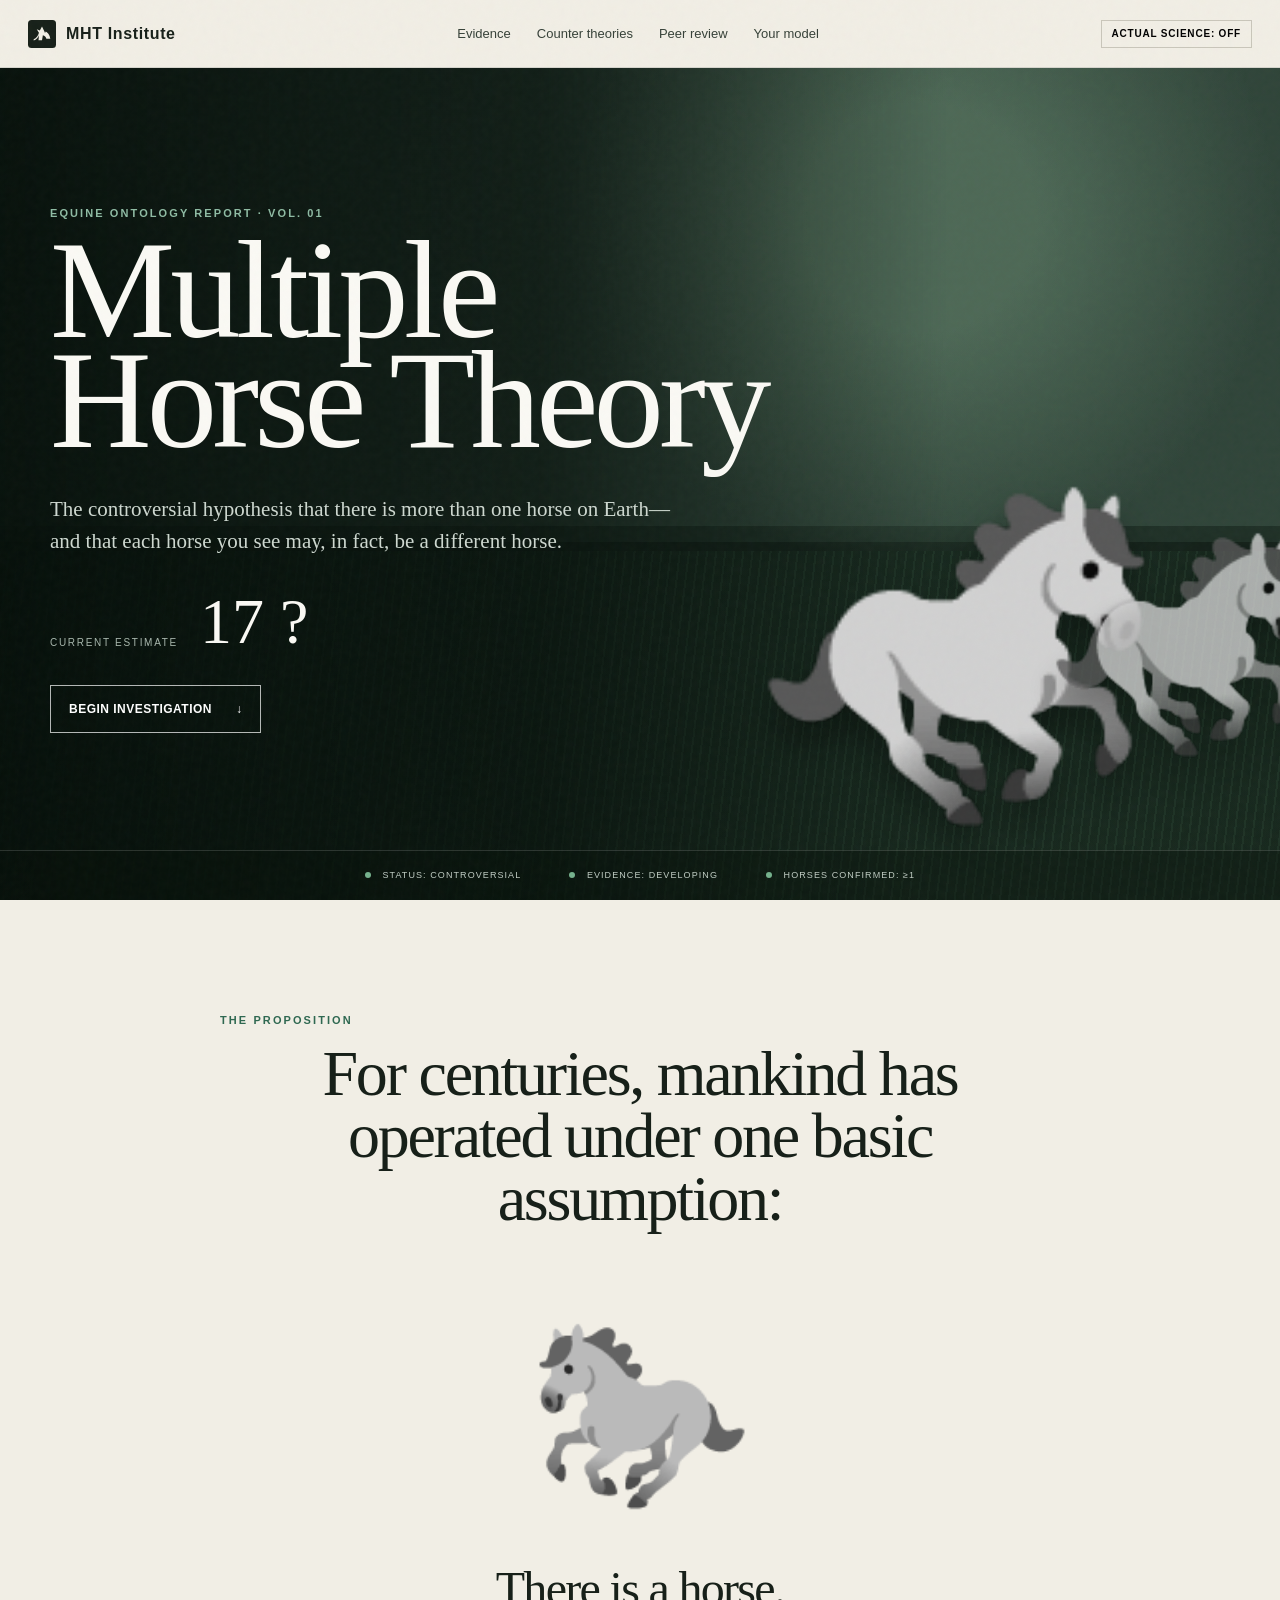
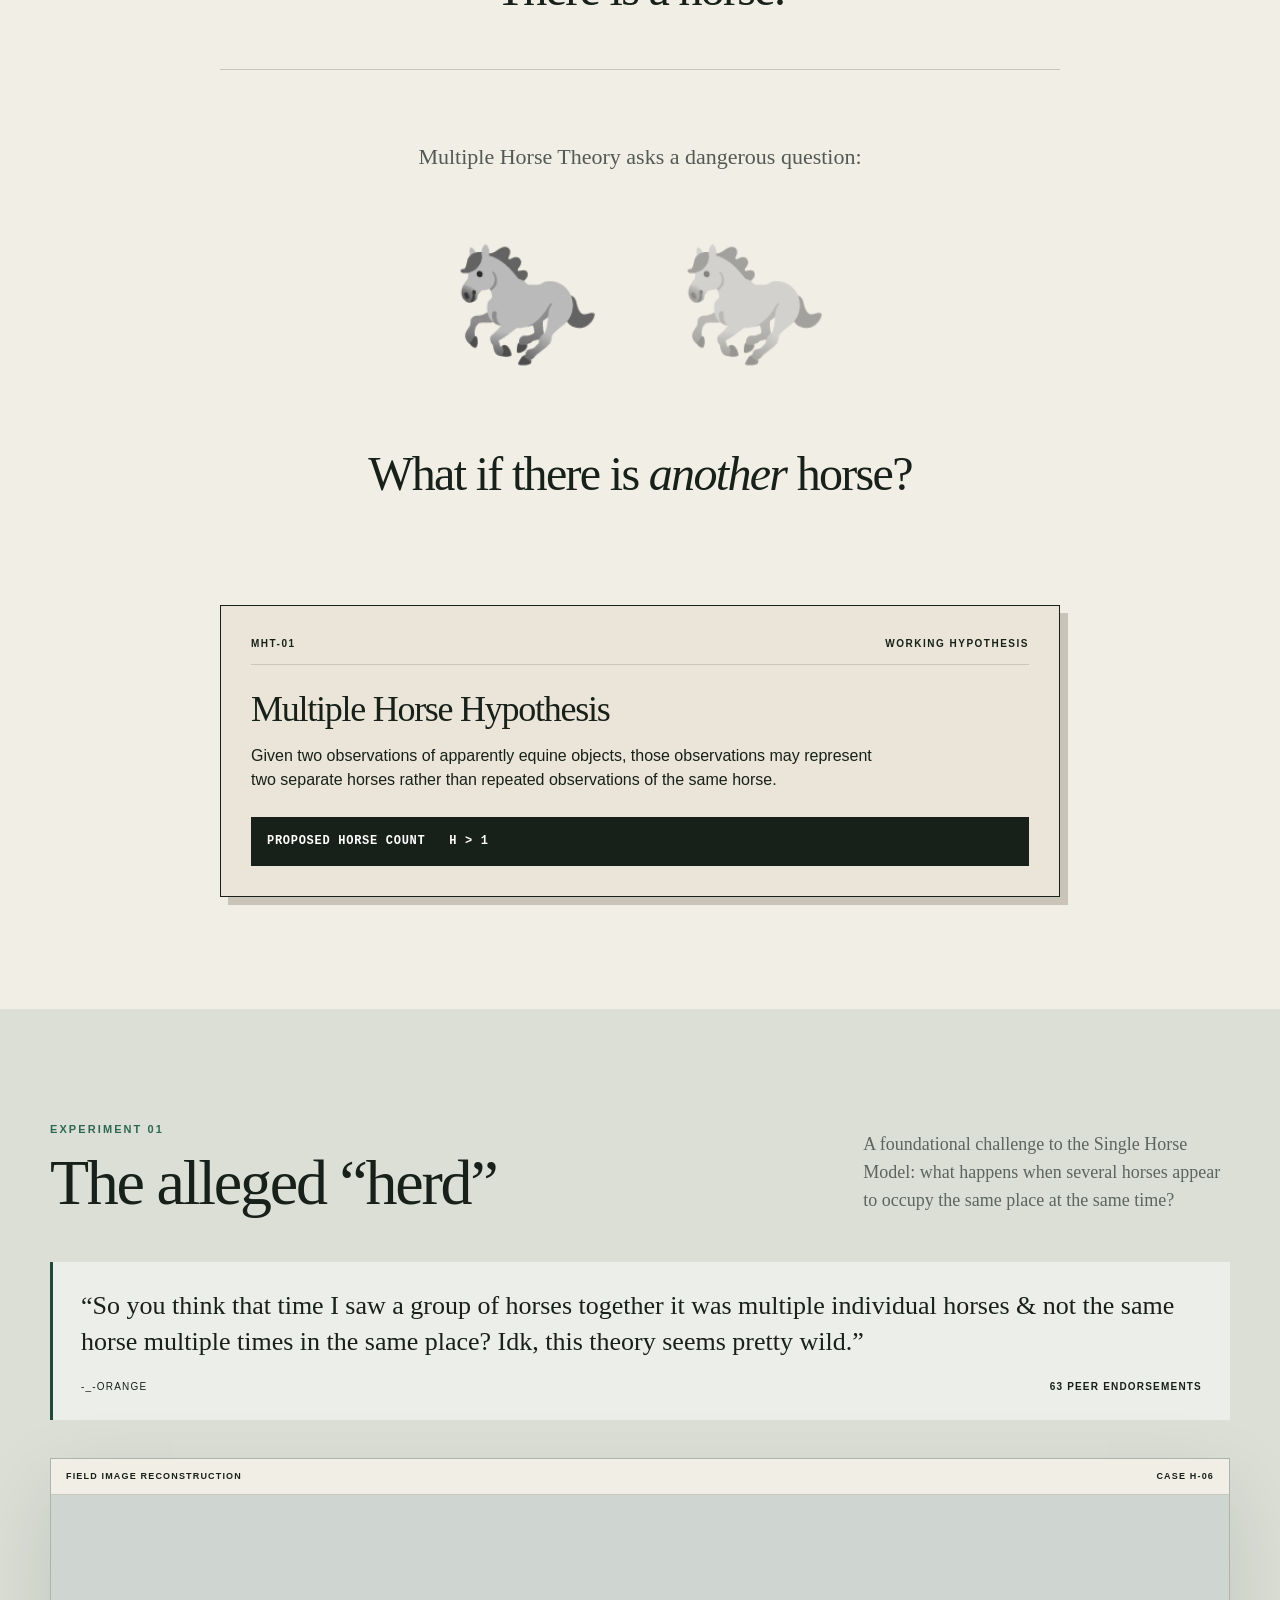
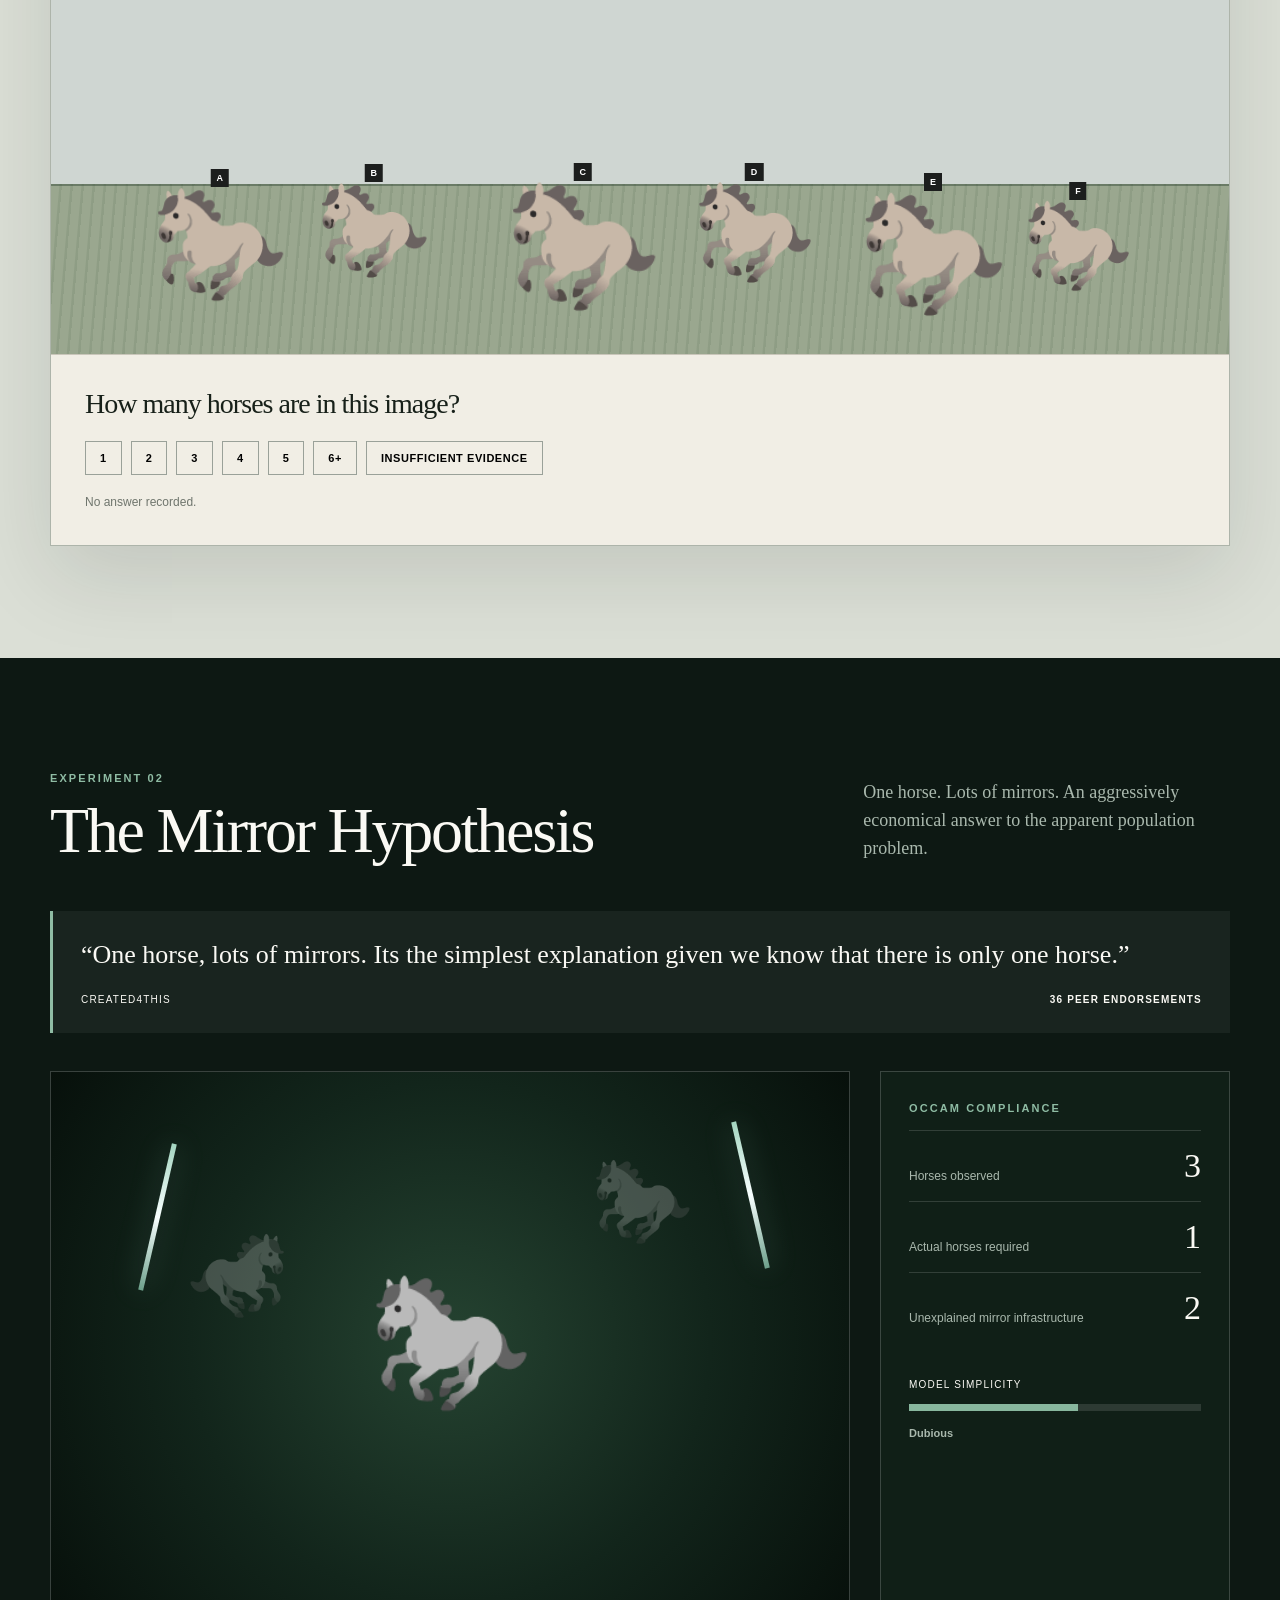
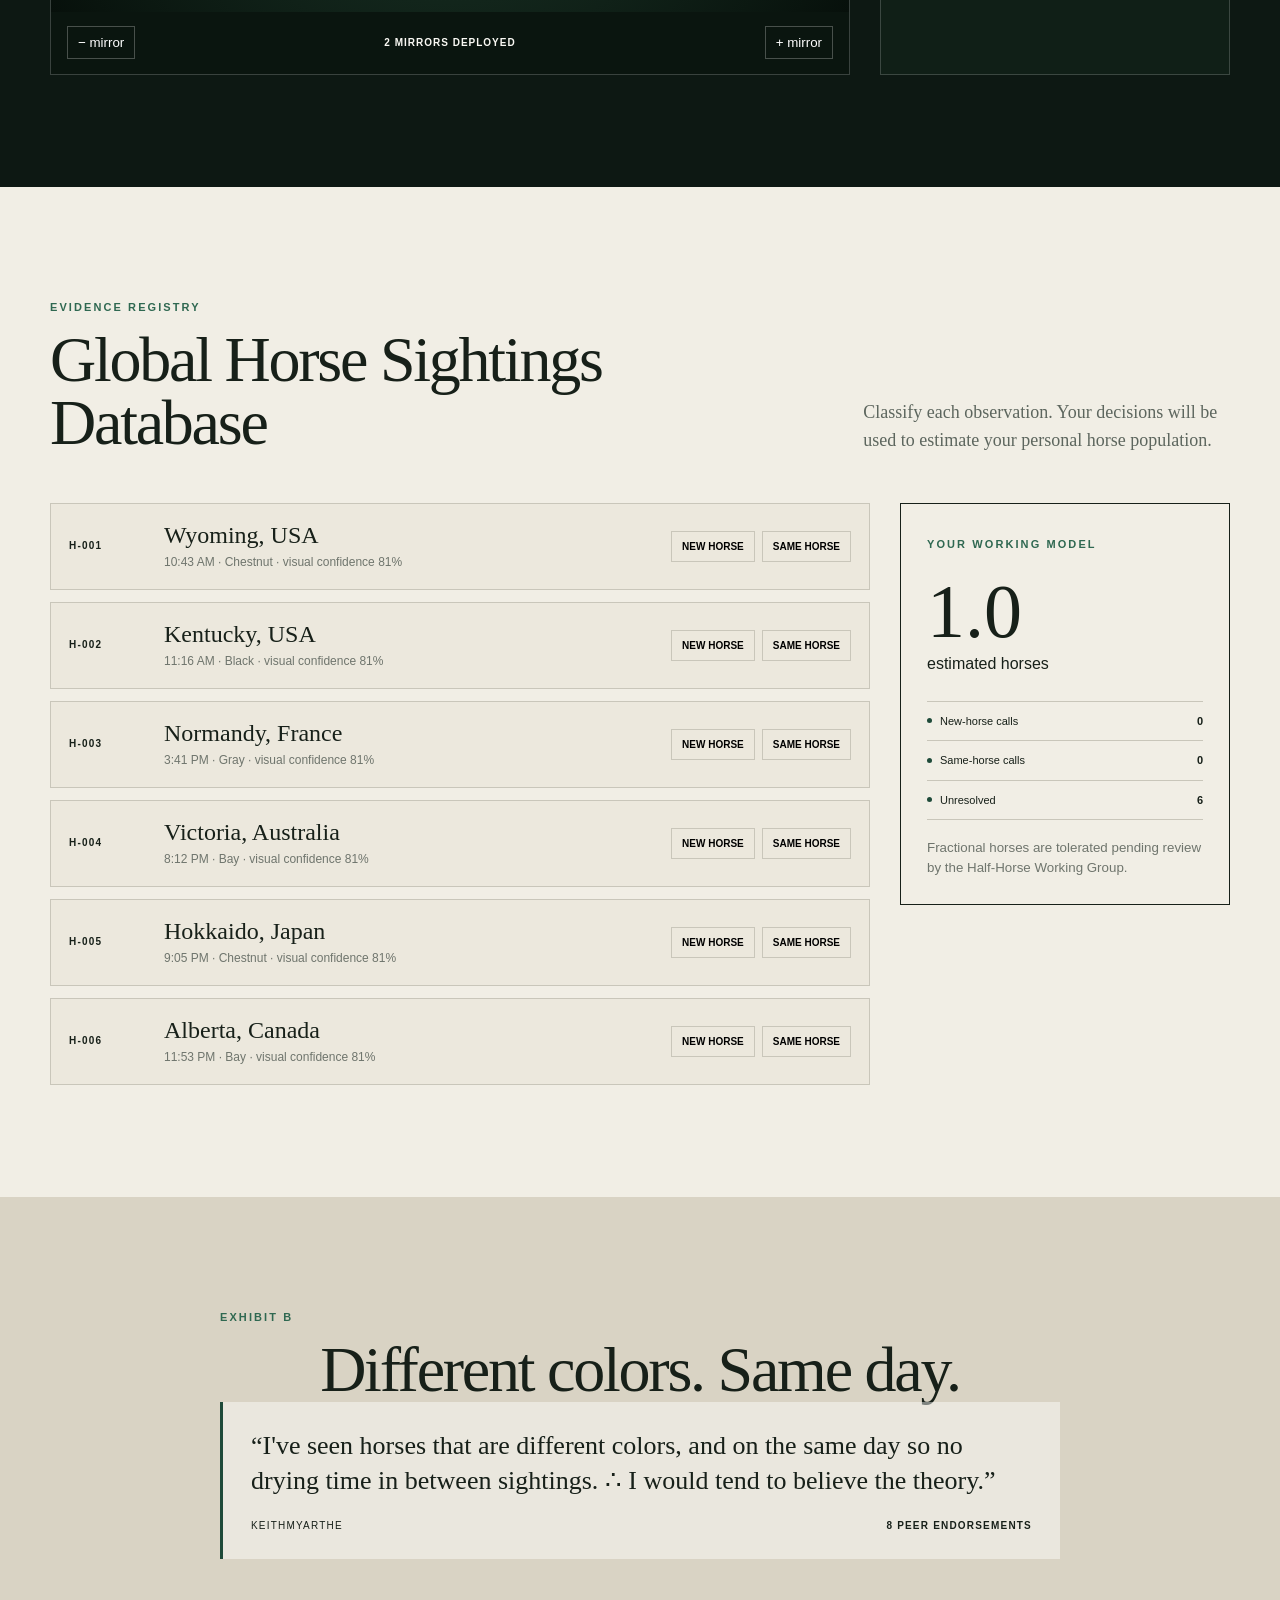
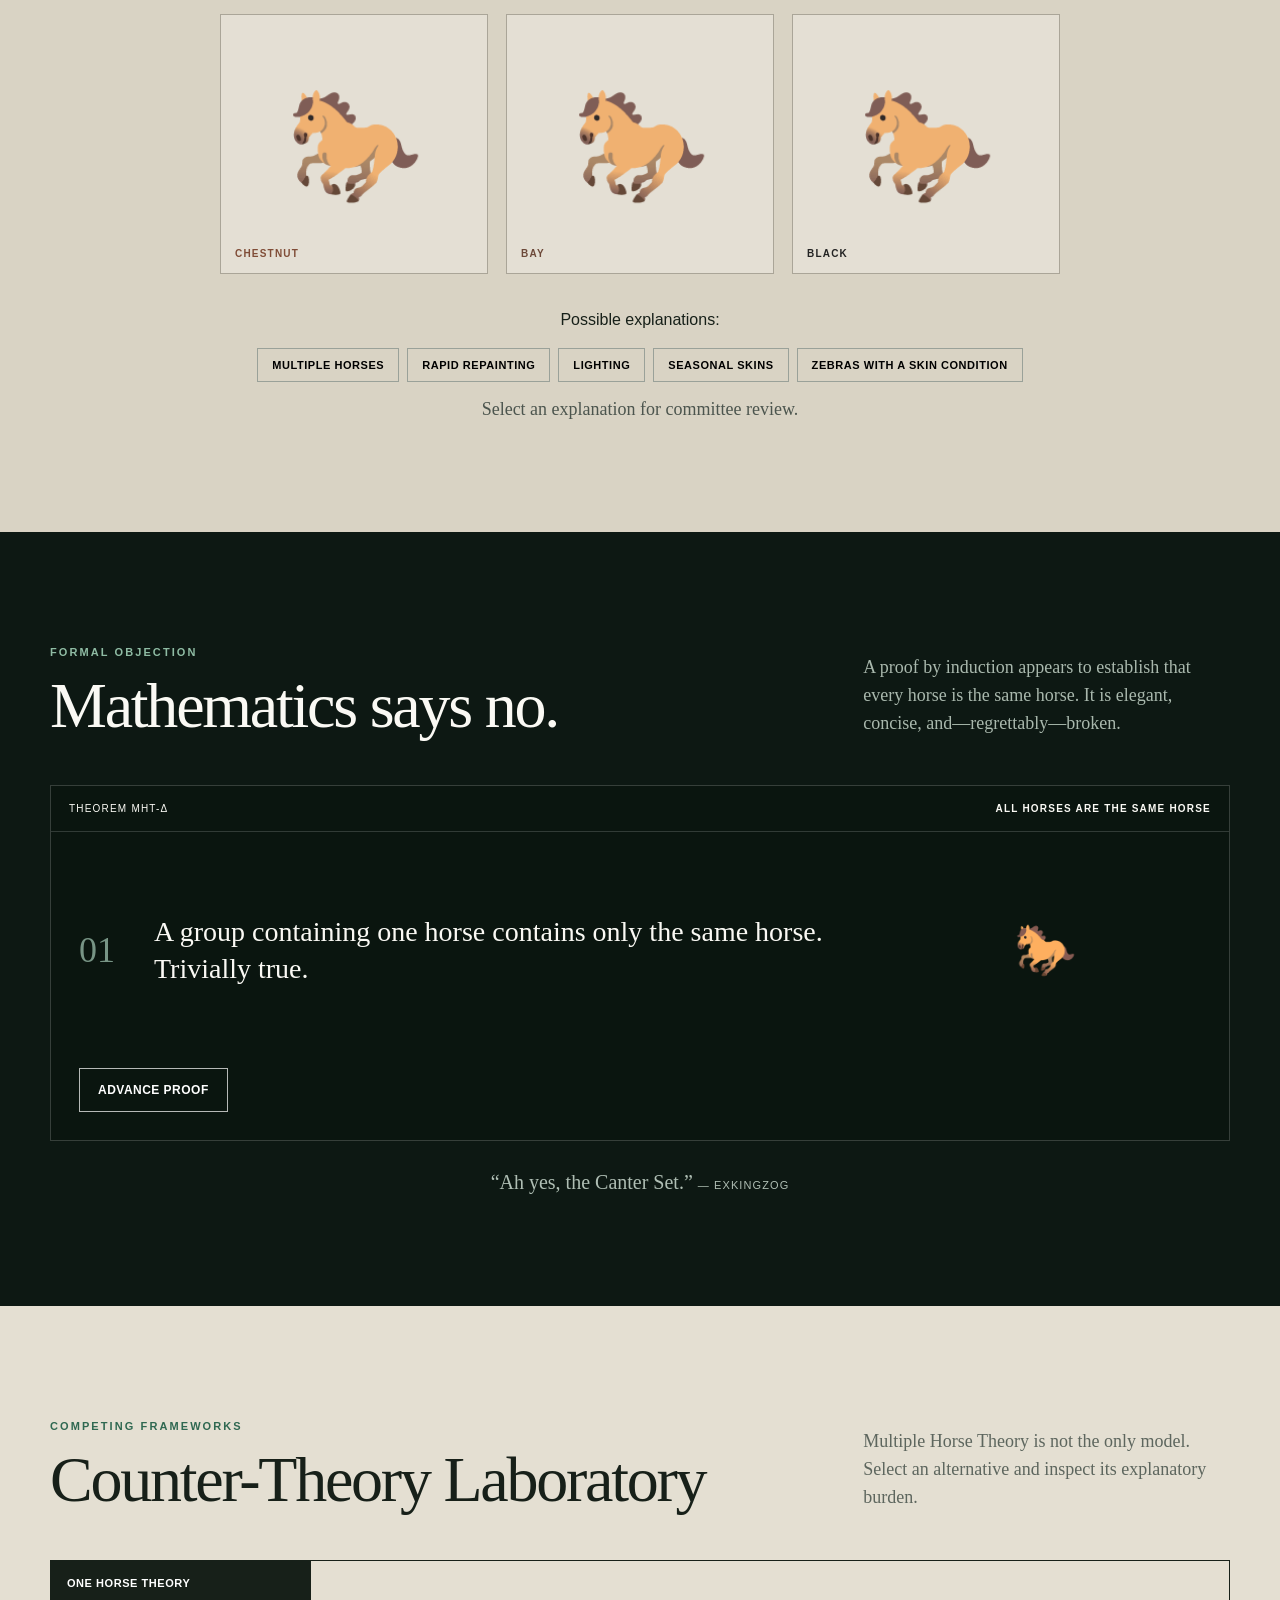
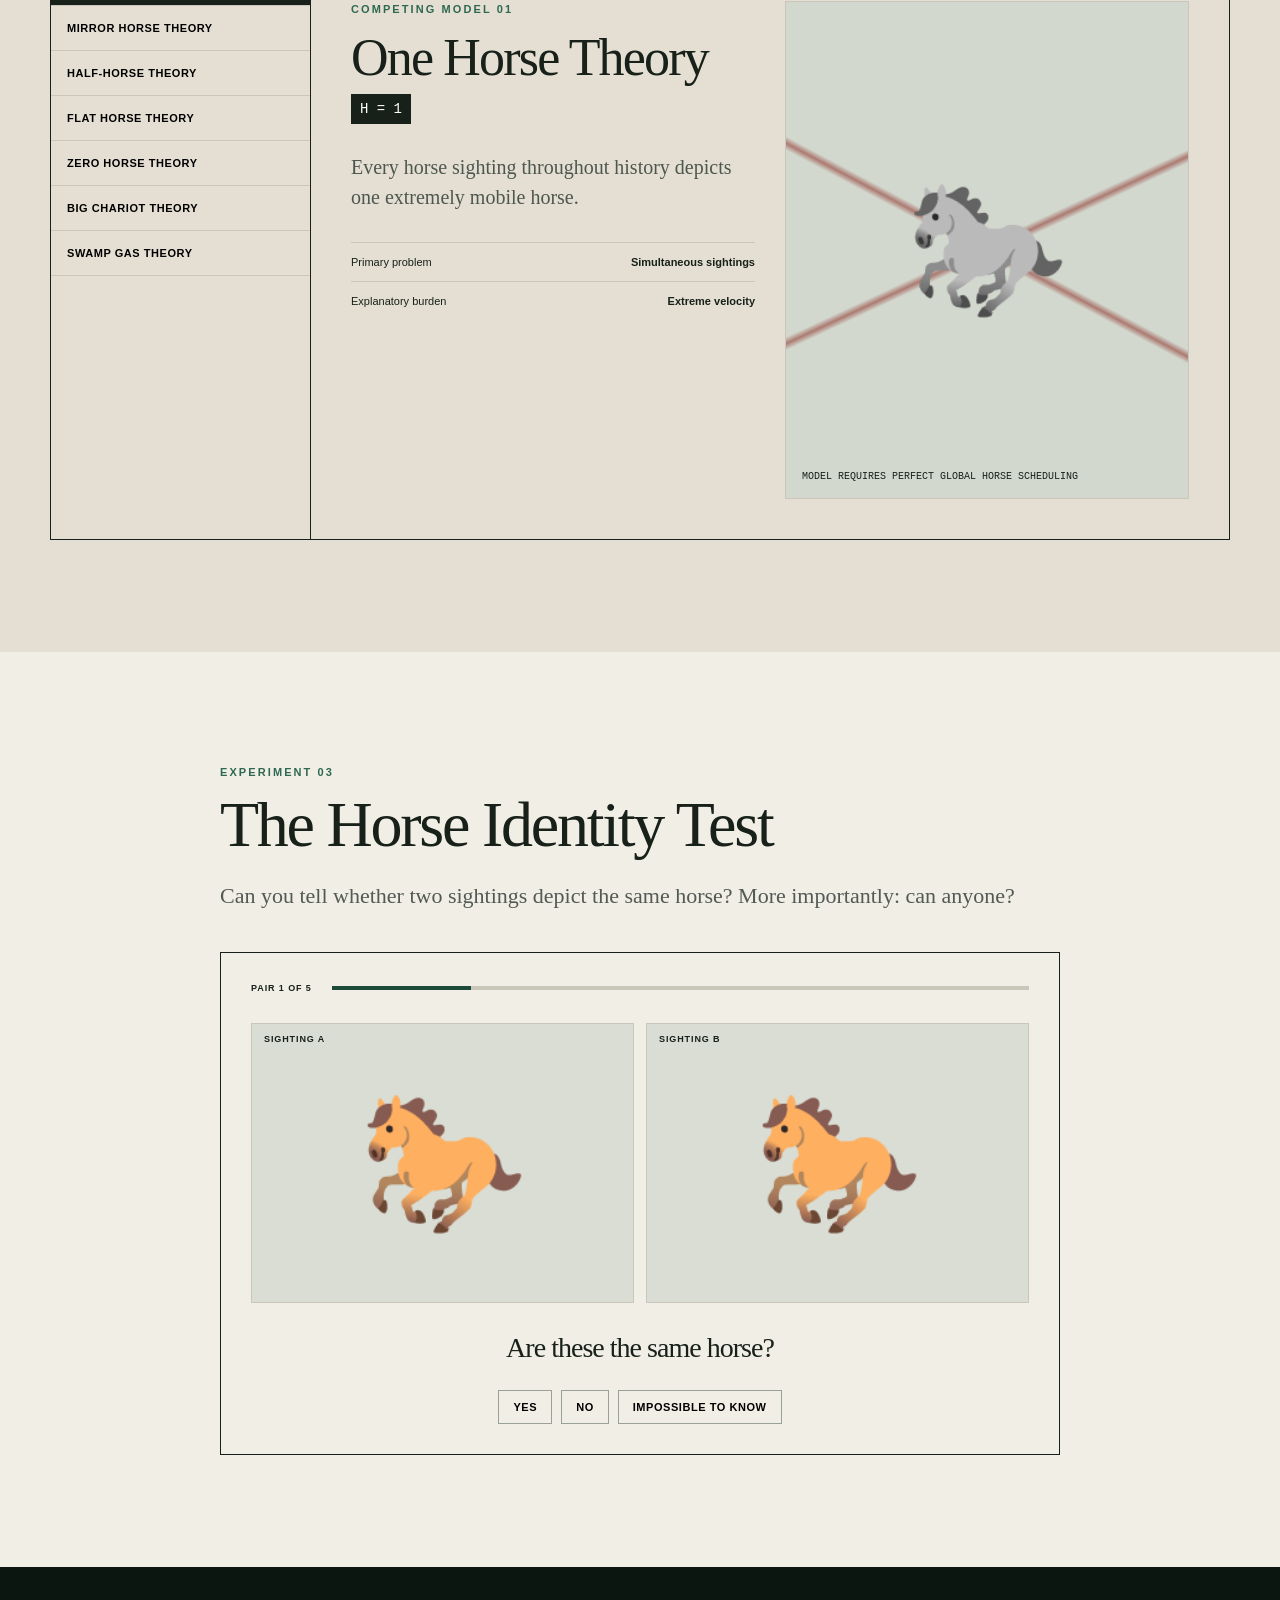
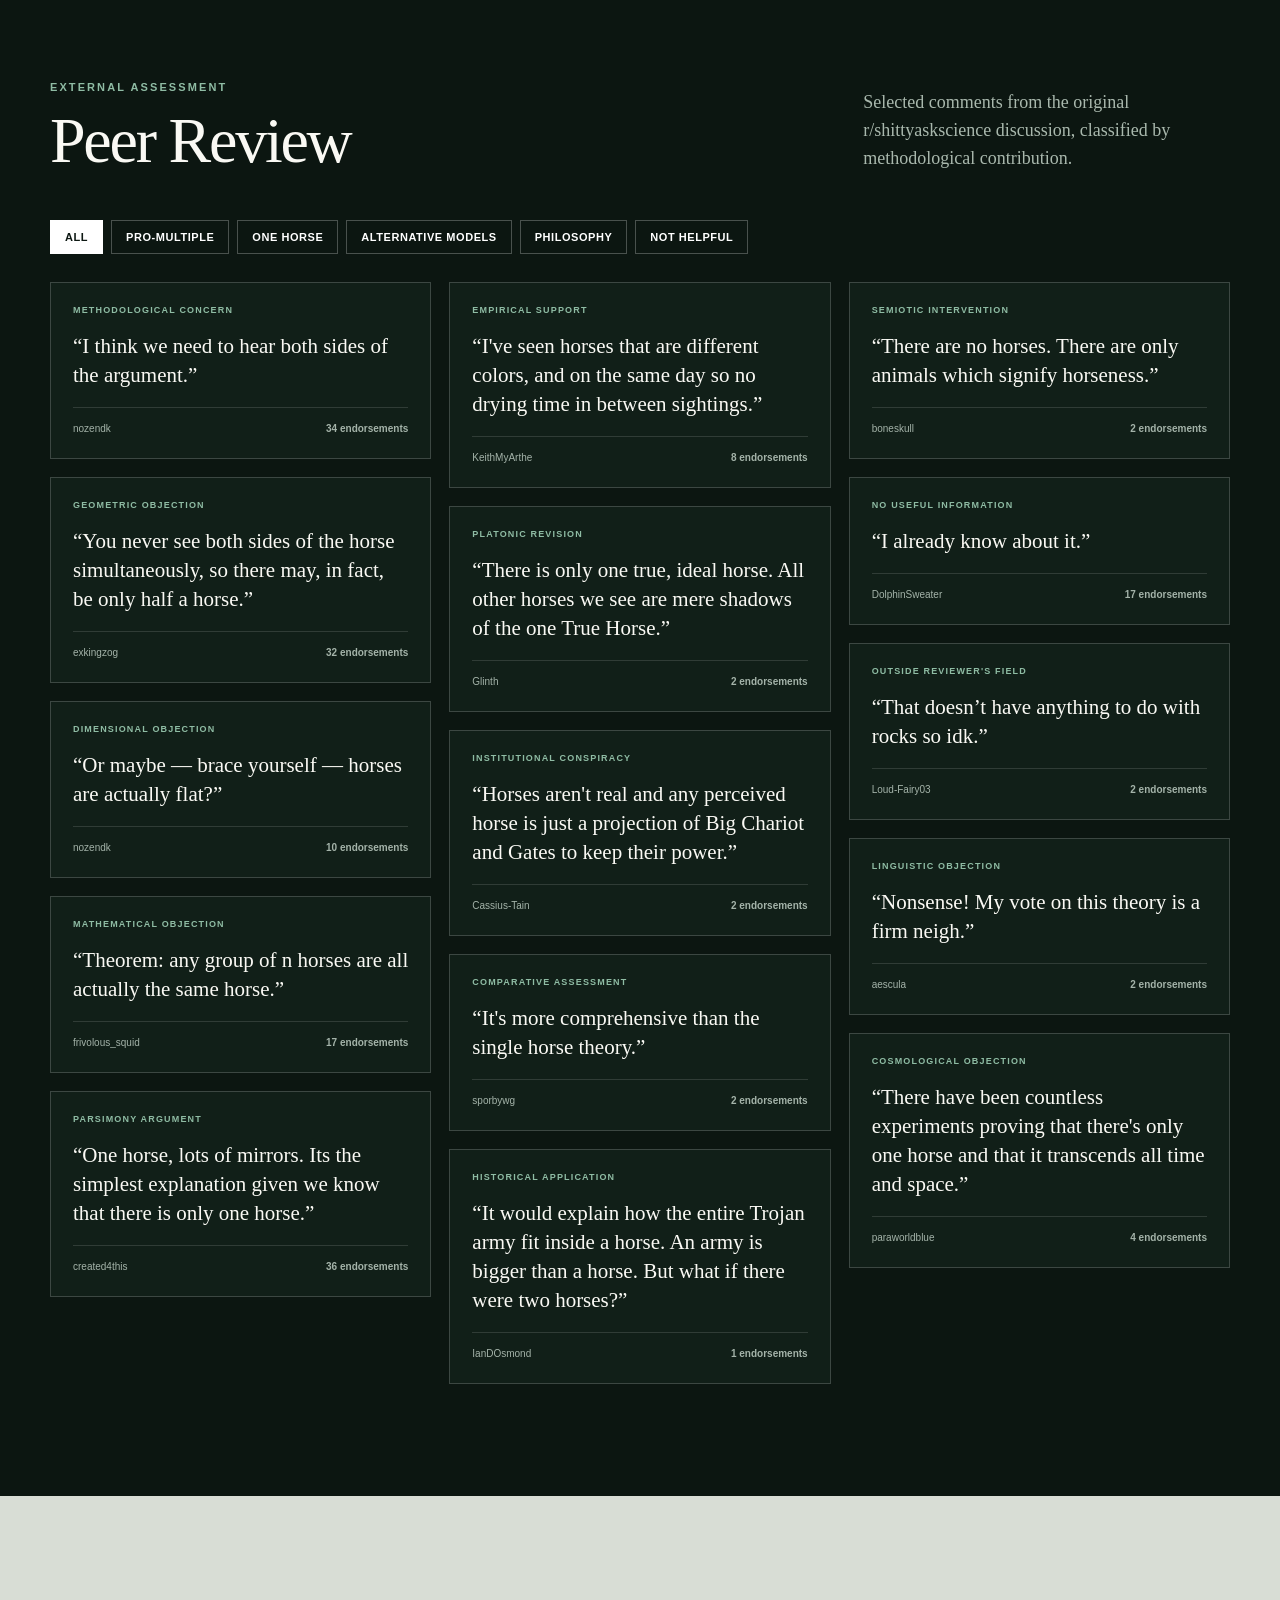
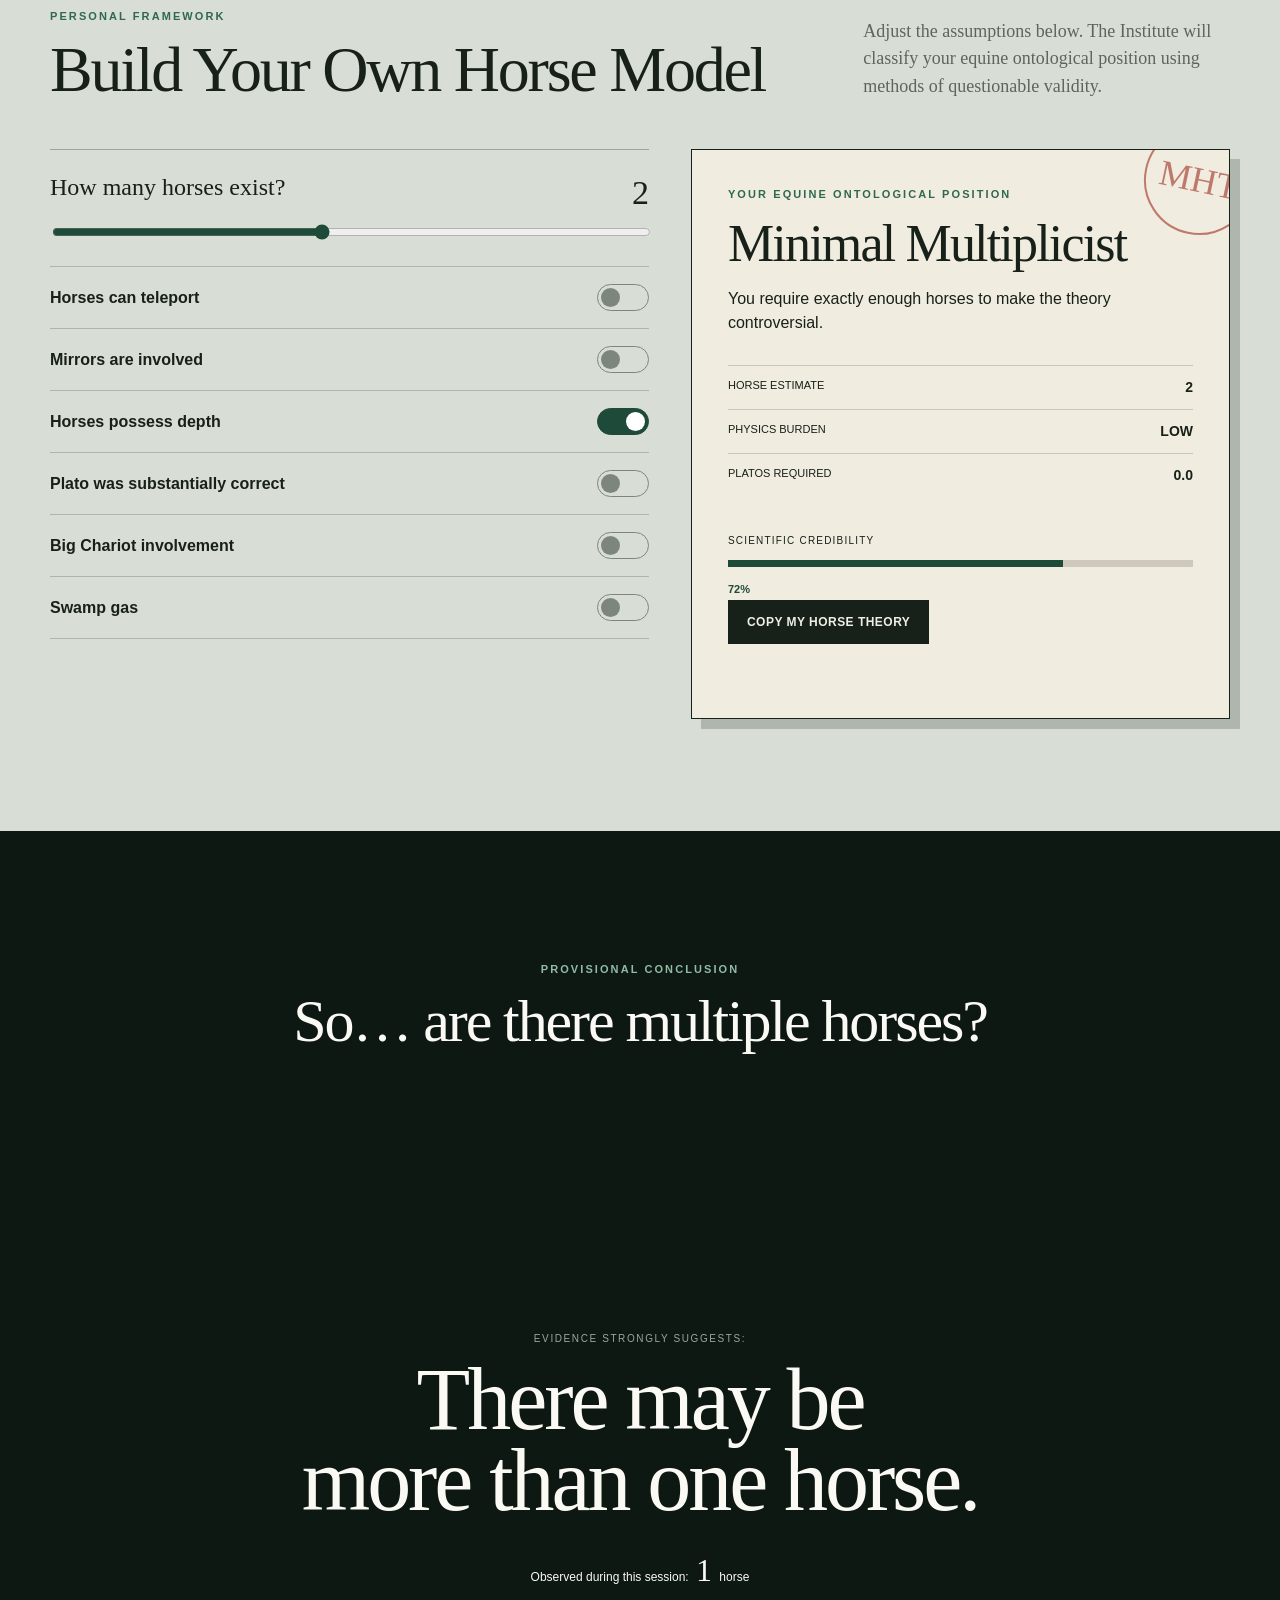
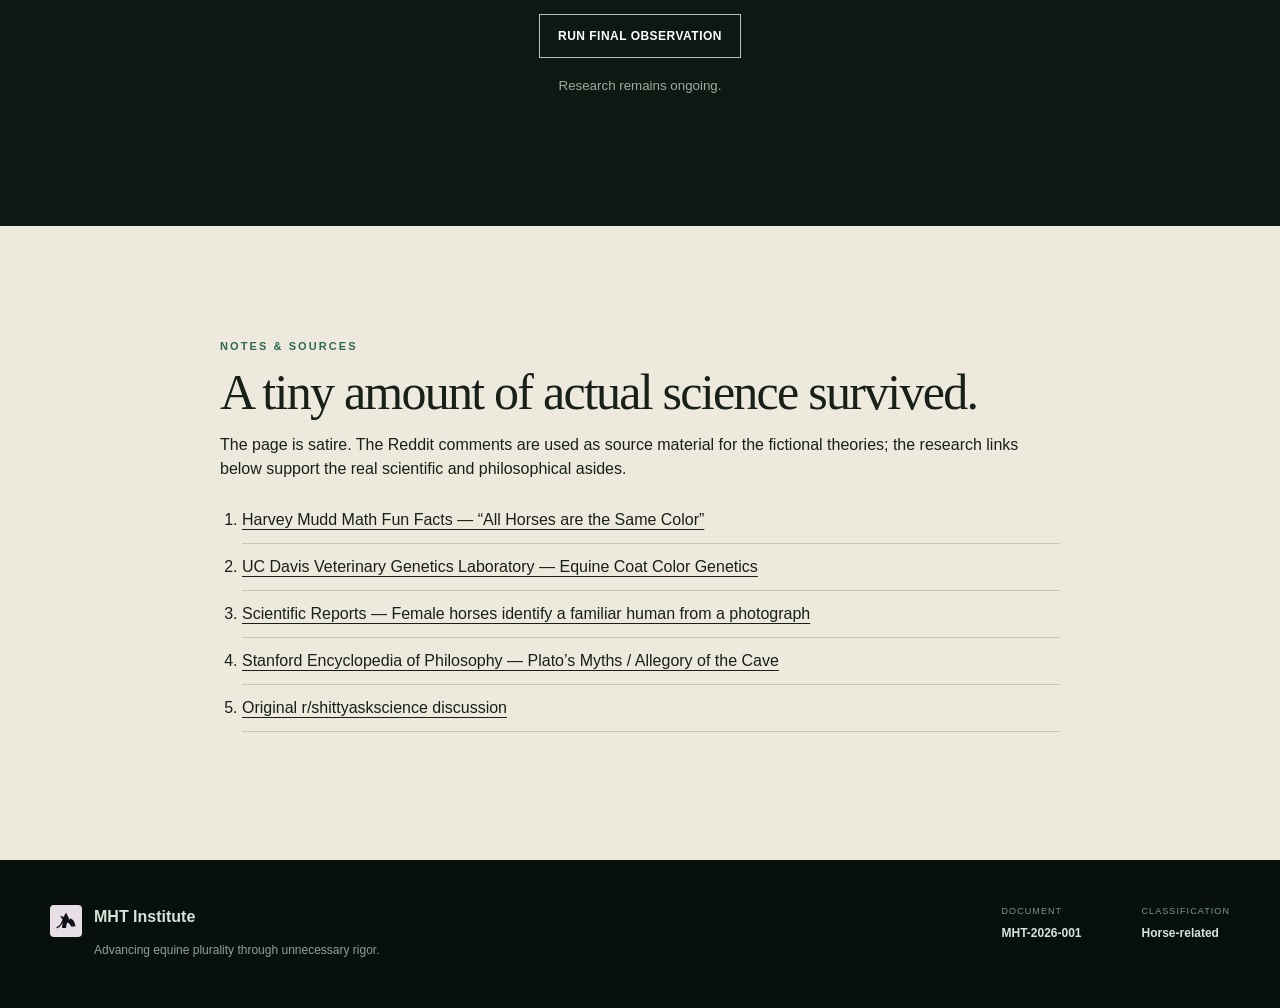
==== index.html @ b34b6fe4 "setup" ====
<!doctype html>
<html lang="en">
<head>
  <meta charset="utf-8" />
  <meta name="viewport" content="width=device-width, initial-scale=1" />
  <meta name="description" content="Multiple Horse Theory: an unnecessarily rigorous interactive investigation into whether there may be more than one horse on Earth." />
  <meta name="theme-color" content="#f2efe7" />
  <title>Multiple Horse Theory</title>
  <link rel="icon" href="assets/horse-mark.svg" type="image/svg+xml" />
  <link rel="stylesheet" href="styles.css" />
</head>
<body>
  <div class="grain" aria-hidden="true"></div>
  <header class="site-header">
    <a class="brand" href="#top" aria-label="Multiple Horse Theory home">
      <img src="assets/horse-mark.svg" alt="" />
      <span>MHT Institute</span>
    </a>
    <nav aria-label="Primary navigation">
      <a href="#evidence">Evidence</a>
      <a href="#theories">Counter theories</a>
      <a href="#peer-review">Peer review</a>
      <a href="#model">Your model</a>
    </nav>
    <button class="icon-btn" id="scienceToggle" aria-pressed="false" title="Toggle actual science annotations">ACTUAL SCIENCE: OFF</button>
  </header>

  <main id="top">
    <section class="hero section-dark" aria-labelledby="heroTitle">
      <div class="hero-sky" aria-hidden="true">
        <div class="hero-horse horse-one">🐎</div>
        <div class="hero-horse horse-two">🐎</div>
      </div>
      <div class="hero-content wrap">
        <p class="eyebrow">Equine Ontology Report · Vol. 01</p>
        <h1 id="heroTitle">Multiple<br />Horse Theory</h1>
        <p class="hero-dek">The controversial hypothesis that there is more than one horse on Earth—and that each horse you see may, in fact, be a different horse.</p>
        <div class="hero-readout" aria-live="polite">
          <span>Current estimate</span>
          <strong id="heroCount">1 ?</strong>
        </div>
        <a class="button button-light" href="#theory">Begin investigation <span>↓</span></a>
      </div>
      <div class="status-strip">
        <span><i></i> Status: controversial</span>
        <span><i></i> Evidence: developing</span>
        <span><i></i> Horses confirmed: ≥1</span>
      </div>
    </section>

    <section id="theory" class="section paper-section theory-intro">
      <div class="wrap narrow">
        <p class="eyebrow">The proposition</p>
        <h2>For centuries, mankind has operated under one basic assumption:</h2>
        <div class="proposition-stage">
          <div class="specimen specimen-large" aria-label="one horse">🐎</div>
          <p class="display-statement">There is a horse.</p>
        </div>
        <div class="divider"></div>
        <p class="lead centered">Multiple Horse Theory asks a dangerous question:</p>
        <div class="proposition-stage proposition-two">
          <div class="specimen-row" aria-label="two horses">
            <div class="specimen">🐎</div>
            <div class="specimen specimen-ghost">🐎</div>
          </div>
          <p class="display-statement">What if there is <em>another</em> horse?</p>
        </div>
        <aside class="formal-card">
          <div class="formal-card-head"><span>MHT-01</span><span>Working hypothesis</span></div>
          <h3>Multiple Horse Hypothesis</h3>
          <p>Given two observations of apparently equine objects, those observations may represent two separate horses rather than repeated observations of the same horse.</p>
          <div class="formula">PROPOSED HORSE COUNT &nbsp; H &gt; 1</div>
        </aside>
      </div>
    </section>

    <section id="evidence" class="section evidence-section">
      <div class="wrap">
        <div class="section-heading split-heading">
          <div>
            <p class="eyebrow">Experiment 01</p>
            <h2>The alleged “herd”</h2>
          </div>
          <p>A foundational challenge to the Single Horse Model: what happens when several horses appear to occupy the same place at the same time?</p>
        </div>

        <div class="quote-card featured-quote">
          <blockquote>“So you think that time I saw a group of horses together it was multiple individual horses &amp; not the same horse multiple times in the same place? Idk, this theory seems pretty wild.”</blockquote>
          <footer><span>-_-Orange</span><strong>63 peer endorsements</strong></footer>
        </div>

        <div class="herd-lab lab-card">
          <div class="lab-topbar"><span>Field Image Reconstruction</span><span>Case H-06</span></div>
          <div class="herd-stage" id="herdStage" aria-label="A diagram of six apparent horses">
            <button class="herd-horse h1" data-label="A" aria-label="Horse A">🐎<span>A</span></button>
            <button class="herd-horse h2" data-label="B" aria-label="Horse B">🐎<span>B</span></button>
            <button class="herd-horse h3" data-label="C" aria-label="Horse C">🐎<span>C</span></button>
            <button class="herd-horse h4" data-label="D" aria-label="Horse D">🐎<span>D</span></button>
            <button class="herd-horse h5" data-label="E" aria-label="Horse E">🐎<span>E</span></button>
            <button class="herd-horse h6" data-label="F" aria-label="Horse F">🐎<span>F</span></button>
            <div class="field-line"></div>
          </div>
          <div class="lab-question">
            <h3>How many horses are in this image?</h3>
            <div class="choice-row" id="herdChoices" role="group" aria-label="Choose a horse count">
              <button data-count="1">1</button><button data-count="2">2</button><button data-count="3">3</button><button data-count="4">4</button><button data-count="5">5</button><button data-count="6">6+</button><button data-count="?">Insufficient evidence</button>
            </div>
            <p class="lab-response" id="herdResponse">No answer recorded.</p>
          </div>
          <div class="herd-challenge hidden" id="herdChallenge">
            <button class="button" id="sameHorseBtn">Are you sure these aren't the same horse?</button>
          </div>
          <div class="model-compare hidden" id="modelCompare">
            <article>
              <span class="model-tag">Model A</span>
              <h4>Multiple Horse Explanation</h4>
              <p>Six horses were standing in approximately the same location.</p>
              <dl><div><dt>Horses required</dt><dd>6</dd></div><div><dt>Physics violations</dt><dd>0</dd></div></dl>
            </article>
            <article>
              <span class="model-tag">Model B</span>
              <h4>Single Horse Explanation</h4>
              <p>One horse occupied six spatial positions faster than the observer could resolve.</p>
              <dl><div><dt>Horses required</dt><dd>1</dd></div><div><dt>Spacetime concerns</dt><dd>Several</dd></div></dl>
            </article>
          </div>
        </div>
      </div>
    </section>

    <section class="section mirror-section section-dark">
      <div class="wrap">
        <div class="section-heading split-heading">
          <div><p class="eyebrow">Experiment 02</p><h2>The Mirror Hypothesis</h2></div>
          <p>One horse. Lots of mirrors. An aggressively economical answer to the apparent population problem.</p>
        </div>
        <div class="quote-card quote-dark">
          <blockquote>“One horse, lots of mirrors. Its the simplest explanation given we know that there is only one horse.”</blockquote>
          <footer><span>created4this</span><strong>36 peer endorsements</strong></footer>
        </div>
        <div class="mirror-grid">
          <div class="mirror-lab">
            <div class="mirror-room" id="mirrorRoom">
              <div class="central-horse">🐎</div>
              <div class="reflection r1">🐎</div><div class="reflection r2">🐎</div><div class="reflection r3">🐎</div><div class="reflection r4">🐎</div><div class="reflection r5">🐎</div><div class="reflection r6">🐎</div><div class="mirror-plane p1"></div><div class="mirror-plane p2"></div><div class="mirror-plane p3"></div><div class="mirror-plane p4"></div><div class="mirror-plane p5"></div><div class="mirror-plane p6"></div>
            </div>
            <div class="mirror-controls">
              <button id="mirrorMinus" aria-label="Remove a mirror">− mirror</button>
              <strong><span id="mirrorCount">2</span> mirrors deployed</strong>
              <button id="mirrorPlus" aria-label="Add a mirror">+ mirror</button>
            </div>
          </div>
          <aside class="metrics-panel">
            <p class="eyebrow">Occam compliance</p>
            <div class="metric"><span>Horses observed</span><strong id="observedHorses">3</strong></div>
            <div class="metric"><span>Actual horses required</span><strong>1</strong></div>
            <div class="metric"><span>Unexplained mirror infrastructure</span><strong id="mirrorInfra">2</strong></div>
            <div class="credibility"><span>Model simplicity</span><div><i id="simplicityBar"></i></div><b id="simplicityText">Dubious</b></div>
            <div class="science-note" data-science><strong>Actual science:</strong> Occam’s razor is commonly framed as avoiding unnecessary assumptions or entities. Whether mirrors are “simpler” than horses is left to the committee.</div>
          </aside>
        </div>
      </div>
    </section>

    <section class="section sightings-section">
      <div class="wrap">
        <div class="section-heading split-heading">
          <div><p class="eyebrow">Evidence registry</p><h2>Global Horse Sightings Database</h2></div>
          <p>Classify each observation. Your decisions will be used to estimate your personal horse population.</p>
        </div>
        <div class="sighting-layout">
          <div class="sightings-list" id="sightingsList"></div>
          <aside class="sighting-summary sticky-card">
            <p class="eyebrow">Your working model</p>
            <div class="big-number" id="personalHorseCount">1.0</div>
            <p>estimated horses</p>
            <div class="summary-lines"><span><i></i>New-horse calls <b id="newCalls">0</b></span><span><i></i>Same-horse calls <b id="sameCalls">0</b></span><span><i></i>Unresolved <b id="unresolvedCalls">6</b></span></div>
            <small>Fractional horses are tolerated pending review by the Half-Horse Working Group.</small>
          </aside>
        </div>
      </div>
    </section>

    <section class="section color-section">
      <div class="wrap narrow">
        <p class="eyebrow">Exhibit B</p>
        <h2>Different colors. Same day.</h2>
        <div class="quote-card">
          <blockquote>“I've seen horses that are different colors, and on the same day so no drying time in between sightings. ∴ I would tend to believe the theory.”</blockquote>
          <footer><span>KeithMyArthe</span><strong>8 peer endorsements</strong></footer>
        </div>
        <div class="coat-stage">
          <div class="coat-horse chestnut">🐎<span>Chestnut</span></div>
          <div class="coat-horse bay">🐎<span>Bay</span></div>
          <div class="coat-horse black">🐎<span>Black</span></div>
        </div>
        <div class="explanation-picker">
          <p>Possible explanations:</p>
          <div class="chip-row" id="colorExplanations">
            <button>Multiple horses</button><button>Rapid repainting</button><button>Lighting</button><button>Seasonal skins</button><button>Zebras with a skin condition</button>
          </div>
          <div class="picked-explanation" id="pickedExplanation">Select an explanation for committee review.</div>
        </div>
        <div class="science-note" data-science><strong>Actual science:</strong> UC Davis Veterinary Genetics Laboratory describes chestnut, bay, and black as base horse coat colors influenced by MC1R and ASIP genes.</div>
      </div>
    </section>

    <section class="section math-section section-dark">
      <div class="wrap">
        <div class="section-heading split-heading">
          <div><p class="eyebrow">Formal objection</p><h2>Mathematics says no.</h2></div>
          <p>A proof by induction appears to establish that every horse is the same horse. It is elegant, concise, and—regrettably—broken.</p>
        </div>
        <div class="proof-card">
          <div class="proof-head"><span>Theorem MHT-Δ</span><b>ALL HORSES ARE THE SAME HORSE</b></div>
          <div class="proof-steps" id="proofSteps">
            <div class="proof-step active" data-step="0"><span>01</span><p>A group containing one horse contains only the same horse. Trivially true.</p><div class="proof-horses">🐎</div></div>
            <div class="proof-step" data-step="1"><span>02</span><p>Assume any group of <em>n</em> horses is actually one horse. Consider <em>n + 1</em>.</p><div class="proof-horses">🐎 🐎 🐎 🐎</div></div>
            <div class="proof-step" data-step="2"><span>03</span><p>Remove the last. The remaining <em>n</em> are “the same.” Remove the first. The other <em>n</em> are also “the same.”</p><div class="proof-horses muted">🐎 🐎 🐎 <s>🐎</s><br><s>🐎</s> 🐎 🐎 🐎</div></div>
            <div class="proof-step" data-step="3"><span>04</span><p>Therefore all horses are the same horse.</p><div class="qed">Q.E.D.</div></div>
          </div>
          <div class="proof-controls"><button id="proofNext" class="button button-light">Advance proof</button><button id="checkMath" class="text-button hidden">Check the math →</button></div>
          <div class="proof-error hidden" id="proofError">
            <div class="error-badge">ERROR FOUND</div>
            <h3>The n = 1 → n = 2 transition has no overlap.</h3>
            <div class="overlap-demo"><div>🐎<small>Group A</small></div><strong>∩ = 0 horses</strong><div>🐎<small>Group B</small></div></div>
            <p>The two one-horse subsets share no horse, so nothing connects their identities. The induction step fails exactly where the second horse arrives.</p>
            <div class="science-note visible-science"><strong>Actual math:</strong> This is a classic false-induction puzzle often phrased as “all horses are the same color.” The flaw occurs at the 1-to-2 case.</div>
          </div>
        </div>
        <div class="tiny-quote">“Ah yes, the Canter Set.” <span>— exkingzog</span></div>
      </div>
    </section>

    <section id="theories" class="section theory-lab-section">
      <div class="wrap">
        <div class="section-heading split-heading">
          <div><p class="eyebrow">Competing frameworks</p><h2>Counter-Theory Laboratory</h2></div>
          <p>Multiple Horse Theory is not the only model. Select an alternative and inspect its explanatory burden.</p>
        </div>
        <div class="theory-lab">
          <div class="theory-tabs" id="theoryTabs" role="tablist"></div>
          <div class="theory-display" id="theoryDisplay" role="tabpanel"></div>
        </div>
      </div>
    </section>

    <section class="section identity-section">
      <div class="wrap narrow">
        <p class="eyebrow">Experiment 03</p>
        <h2>The Horse Identity Test</h2>
        <p class="lead">Can you tell whether two sightings depict the same horse? More importantly: can anyone?</p>
        <div class="identity-card">
          <div class="identity-progress"><span id="identityStep">Pair 1 of 5</span><div><i id="identityProgress"></i></div></div>
          <div class="identity-pair" id="identityPair"></div>
          <h3>Are these the same horse?</h3>
          <div class="choice-row identity-choices"><button data-answer="same">Yes</button><button data-answer="different">No</button><button data-answer="unknown">Impossible to know</button></div>
          <div class="identity-result hidden" id="identityResult"></div>
        </div>
        <div class="science-note" data-science><strong>Actual science:</strong> Research published in Scientific Reports found that horses could discriminate a familiar human from an unfamiliar human using photographs of faces. The horses may, therefore, be judging our identity work as well.</div>
      </div>
    </section>

    <section id="peer-review" class="section peer-section section-dark">
      <div class="wrap">
        <div class="section-heading split-heading">
          <div><p class="eyebrow">External assessment</p><h2>Peer Review</h2></div>
          <p>Selected comments from the original r/shittyaskscience discussion, classified by methodological contribution.</p>
        </div>
        <div class="filter-row" id="peerFilters" role="group" aria-label="Filter peer reviews">
          <button class="active" data-filter="all">All</button><button data-filter="support">Pro-multiple</button><button data-filter="single">One horse</button><button data-filter="alt">Alternative models</button><button data-filter="philosophy">Philosophy</button><button data-filter="unhelpful">Not helpful</button>
        </div>
        <div class="peer-grid" id="peerGrid"></div>
      </div>
    </section>

    <section id="model" class="section model-builder-section">
      <div class="wrap">
        <div class="section-heading split-heading">
          <div><p class="eyebrow">Personal framework</p><h2>Build Your Own Horse Model</h2></div>
          <p>Adjust the assumptions below. The Institute will classify your equine ontological position using methods of questionable validity.</p>
        </div>
        <div class="builder-grid">
          <form class="builder-controls" id="modelForm">
            <label class="range-block"><span>How many horses exist?</span><strong id="horseRangeValue">8</strong><input id="horseRange" type="range" min="0" max="100" value="45" /></label>
            <div class="toggle-line"><span>Horses can teleport</span><label class="switch"><input id="teleport" type="checkbox"><i></i></label></div>
            <div class="toggle-line"><span>Mirrors are involved</span><label class="switch"><input id="mirrors" type="checkbox"><i></i></label></div>
            <div class="toggle-line"><span>Horses possess depth</span><label class="switch"><input id="depth" type="checkbox" checked><i></i></label></div>
            <div class="toggle-line"><span>Plato was substantially correct</span><label class="switch"><input id="plato" type="checkbox"><i></i></label></div>
            <div class="toggle-line"><span>Big Chariot involvement</span><label class="switch"><input id="chariot" type="checkbox"><i></i></label></div>
            <div class="toggle-line"><span>Swamp gas</span><label class="switch"><input id="swamp" type="checkbox"><i></i></label></div>
          </form>
          <aside class="model-certificate" id="modelCertificate">
            <div class="certificate-seal">MHT</div>
            <p class="eyebrow">Your equine ontological position</p>
            <h3 id="modelName">Moderate Multiplicist</h3>
            <p id="modelDescription">You accept multiple horses while remaining appropriately nervous about the exact number.</p>
            <div class="certificate-stats"><div><span>Horse estimate</span><strong id="certHorseCount">8</strong></div><div><span>Physics burden</span><strong id="physicsBurden">Low</strong></div><div><span>Platos required</span><strong id="platosRequired">0.0</strong></div></div>
            <div class="credibility certificate-cred"><span>Scientific credibility</span><div><i id="credibilityBar"></i></div><b id="credibilityText">72%</b></div>
            <button class="button" type="button" id="copyModel">Copy my horse theory</button>
            <p class="copy-status" id="copyStatus" aria-live="polite"></p>
          </aside>
        </div>
      </div>
    </section>

    <section class="section final-section section-dark">
      <div class="wrap narrow centered">
        <p class="eyebrow">Provisional conclusion</p>
        <h2>So… are there multiple horses?</h2>
        <div class="final-herd" id="finalHerd" aria-hidden="true"></div>
        <p class="final-label">Evidence strongly suggests:</p>
        <div class="final-verdict">There may be<br />more than one horse.</div>
        <div class="final-counter">Observed during this session: <strong id="finalCounter">1</strong> horse<span id="pluralS"></span></div>
        <button class="button button-light" id="runVerdict">Run final observation</button>
        <small>Research remains ongoing.</small>
      </div>
    </section>

    <section class="section sources-section">
      <div class="wrap narrow">
        <p class="eyebrow">Notes &amp; sources</p>
        <h2>A tiny amount of actual science survived.</h2>
        <p>The page is satire. The Reddit comments are used as source material for the fictional theories; the research links below support the real scientific and philosophical asides.</p>
        <ol class="sources-list">
          <li><a href="https://math.hmc.edu/funfacts/all-horses-are-the-same-color/" target="_blank" rel="noreferrer">Harvey Mudd Math Fun Facts — “All Horses are the Same Color”</a></li>
          <li><a href="https://vgl.ucdavis.edu/resources/horse-coat-color" target="_blank" rel="noreferrer">UC Davis Veterinary Genetics Laboratory — Equine Coat Color Genetics</a></li>
          <li><a href="https://www.nature.com/articles/s41598-020-62940-w" target="_blank" rel="noreferrer">Scientific Reports — Female horses identify a familiar human from a photograph</a></li>
          <li><a href="https://plato.stanford.edu/entries/plato-myths/" target="_blank" rel="noreferrer">Stanford Encyclopedia of Philosophy — Plato’s Myths / Allegory of the Cave</a></li>
          <li><a href="https://www.reddit.com/r/shittyaskscience/comments/1v7y6n4/" target="_blank" rel="noreferrer">Original r/shittyaskscience discussion</a></li>
        </ol>
      </div>
    </section>
  </main>

  <footer class="site-footer">
    <div class="wrap footer-grid">
      <div><img src="assets/horse-mark.svg" alt="" /><strong>MHT Institute</strong><p>Advancing equine plurality through unnecessary rigor.</p></div>
      <div><span>Document</span><b>MHT-2026-001</b></div>
      <div><span>Classification</span><b>Horse-related</b></div>
    </div>
  </footer>

  <script src="script.js"></script>
</body>
</html>
---- styles.css ----
:root{
  --paper:#f1eee5;
  --paper2:#e7e2d5;
  --ink:#172019;
  --muted:#6f756d;
  --line:#c9c6ba;
  --green:#1e4a39;
  --green2:#2f6851;
  --dark:#0d1813;
  --dark2:#13231b;
  --red:#a63d2f;
  --amber:#b1863d;
  --white:#faf9f4;
  --shadow:0 30px 80px rgba(20,28,22,.12);
}
*{box-sizing:border-box}
html{scroll-behavior:smooth}
body{margin:0;background:var(--paper);color:var(--ink);font-family:Arial,Helvetica,sans-serif;line-height:1.5}
body::selection{background:#bacabb;color:#102117}
a{color:inherit}.grain{position:fixed;inset:0;z-index:100;pointer-events:none;opacity:.06;background-image:url("data:image/svg+xml,%3Csvg viewBox='0 0 160 160' xmlns='http://www.w3.org/2000/svg'%3E%3Cfilter id='n'%3E%3CfeTurbulence type='fractalNoise' baseFrequency='.8' numOctaves='3' stitchTiles='stitch'/%3E%3C/filter%3E%3Crect width='100%25' height='100%25' filter='url(%23n)' opacity='.45'/%3E%3C/svg%3E")}
.wrap{width:min(1180px,calc(100% - 48px));margin:0 auto}.narrow{width:min(840px,calc(100% - 48px))}.centered{text-align:center}
.site-header{height:68px;padding:0 28px;display:flex;align-items:center;justify-content:space-between;background:rgba(241,238,229,.92);backdrop-filter:blur(12px);border-bottom:1px solid rgba(23,32,25,.12);position:sticky;top:0;z-index:50}.brand{display:flex;align-items:center;gap:10px;text-decoration:none;font-weight:800;letter-spacing:.04em}.brand img{width:28px;height:28px}.site-header nav{display:flex;gap:26px}.site-header nav a{text-decoration:none;font-size:13px;color:#364138}.site-header nav a:hover{text-decoration:underline;text-underline-offset:5px}.icon-btn{border:1px solid var(--line);background:transparent;padding:8px 10px;font:700 10px/1 Arial;letter-spacing:.08em;cursor:pointer}.icon-btn[aria-pressed="true"]{background:var(--green);color:white;border-color:var(--green)}
.section{padding:112px 0}.section-dark{background:var(--dark);color:var(--white)}.eyebrow{text-transform:uppercase;letter-spacing:.19em;font-size:11px;font-weight:800;margin:0 0 14px;color:var(--green2)}.section-dark .eyebrow{color:#8fbca4}
h1,h2,h3,.display-statement,.final-verdict{font-family:Georgia,'Times New Roman',serif;font-weight:500;letter-spacing:-.035em}h2{font-size:clamp(42px,5vw,72px);line-height:.98;margin:0}h3{font-size:28px;line-height:1.05}.lead{font:22px/1.5 Georgia,serif;color:#525a53}.lead.centered{text-align:center}.button{border:1px solid var(--ink);background:var(--ink);color:var(--paper);padding:14px 18px;font-weight:700;font-size:12px;letter-spacing:.04em;text-transform:uppercase;cursor:pointer;text-decoration:none;display:inline-flex;align-items:center;gap:24px}.button:hover{transform:translateY(-1px)}.button-light{border-color:rgba(255,255,255,.7);background:transparent;color:white}.text-button{background:none;border:0;color:inherit;text-decoration:underline;text-underline-offset:4px;cursor:pointer;font-weight:700}.hidden{display:none!important}
.hero{min-height:calc(100vh - 68px);position:relative;overflow:hidden;display:grid;align-items:center}.hero::after{content:"";position:absolute;inset:0;background:linear-gradient(90deg,rgba(6,15,10,.95) 0%,rgba(6,15,10,.74) 42%,rgba(6,15,10,.1) 74%);z-index:1}.hero-sky{position:absolute;inset:0;background:radial-gradient(circle at 72% 18%,#56735f 0 10%,transparent 31%),linear-gradient(#354b3f 0 55%,#23352b 55% 57%,#17251d 57%)}.hero-sky::before{content:"";position:absolute;left:-10%;right:-10%;bottom:0;height:42%;background:repeating-linear-gradient(97deg,#23392b 0 2px,#1a2c21 2px 9px);opacity:.9}.hero-horse{position:absolute;z-index:2;filter:grayscale(1) contrast(1.4);font-size:min(26vw,330px);line-height:1;transform:scaleX(-1);bottom:10%;right:9%;text-shadow:0 22px 35px rgba(0,0,0,.35)}.horse-two{right:-3%;font-size:min(17vw,220px);bottom:18%;opacity:0;transform:translateX(100px) scaleX(-1);transition:all 1.2s ease}.hero.revealed .horse-two{opacity:.8;transform:translateX(0) scaleX(-1)}.hero-content{position:relative;z-index:3;padding:90px 0 120px}.hero h1{font-size:clamp(76px,11vw,156px);line-height:.78;margin:0 0 38px;max-width:900px}.hero-dek{max-width:640px;color:#ced8d0;font:21px/1.55 Georgia,serif}.hero-readout{display:flex;align-items:end;gap:22px;margin:35px 0}.hero-readout span{text-transform:uppercase;letter-spacing:.17em;font-size:10px;color:#a8b7ad}.hero-readout strong{font:64px/.9 Georgia,serif}.status-strip{position:absolute;z-index:4;bottom:0;left:0;right:0;height:50px;border-top:1px solid rgba(255,255,255,.14);display:flex;align-items:center;justify-content:center;gap:48px;background:rgba(8,19,12,.4)}.status-strip span{text-transform:uppercase;letter-spacing:.12em;font-size:9px;color:#c2cec5}.status-strip i{width:6px;height:6px;background:#75b28d;border-radius:50%;display:inline-block;margin-right:8px}
.theory-intro{background:var(--paper)}.theory-intro h2{text-align:center;max-width:780px;margin:0 auto 48px}.proposition-stage{min-height:340px;display:grid;place-items:center;text-align:center}.specimen{font-size:118px;filter:grayscale(1)}.specimen-large{font-size:180px}.display-statement{font-size:48px;margin:4px 0}.divider{border-top:1px solid var(--line);margin:40px 0 70px}.specimen-row{display:flex;gap:80px}.specimen-ghost{opacity:.55;filter:grayscale(1) blur(.2px)}.formal-card{border:1px solid var(--ink);padding:30px;margin-top:70px;background:#eae5d8;box-shadow:8px 8px 0 #c9c4b7}.formal-card-head{display:flex;justify-content:space-between;text-transform:uppercase;font-size:10px;font-weight:800;letter-spacing:.15em;border-bottom:1px solid var(--line);padding-bottom:13px}.formal-card h3{font-size:36px;margin:26px 0 12px}.formal-card p{max-width:650px}.formula{margin-top:25px;padding:16px;background:var(--ink);color:white;font:700 12px/1.4 'Courier New',monospace;letter-spacing:.06em}
.evidence-section{background:#dbdfd6}.section-heading{margin-bottom:48px}.split-heading{display:grid;grid-template-columns:1.6fr .8fr;gap:80px;align-items:end}.split-heading>p{margin:0;color:#5d665e;font:18px/1.55 Georgia,serif}.section-dark .split-heading>p{color:#a9b8ad}.quote-card{border-left:3px solid var(--green);background:rgba(255,255,255,.45);padding:26px 28px;margin-bottom:38px}.quote-card blockquote{font:26px/1.35 Georgia,serif;margin:0}.quote-card footer{display:flex;justify-content:space-between;margin-top:20px;text-transform:uppercase;font-size:10px;letter-spacing:.12em}.quote-dark{background:rgba(255,255,255,.05);border-color:#8fbca4}.lab-card{background:var(--paper);border:1px solid #adb4aa;box-shadow:var(--shadow)}.lab-topbar{display:flex;justify-content:space-between;padding:11px 15px;border-bottom:1px solid var(--line);text-transform:uppercase;letter-spacing:.13em;font-size:9px;font-weight:800}.herd-stage{height:460px;position:relative;overflow:hidden;background:linear-gradient(#cfd6d2 0 63%,#9aa78f 63%);border-bottom:1px solid var(--line)}.herd-stage::after{content:"";position:absolute;inset:auto 0 0;height:37%;background:repeating-linear-gradient(95deg,transparent 0 8px,rgba(40,70,42,.1) 9px 11px)}.field-line{position:absolute;left:0;right:0;top:63%;border-top:2px solid rgba(47,70,52,.45)}.herd-horse{position:absolute;border:0;background:transparent;font-size:110px;line-height:1;filter:grayscale(.8);cursor:pointer;z-index:2;transition:.35s}.herd-horse:hover{transform:translateY(-5px)}.herd-horse span{position:absolute;left:50%;top:-18px;transform:translateX(-50%);font:800 9px Arial;background:var(--ink);color:white;padding:4px 6px}.herd-stage.questioned .herd-horse span::before{content:"HORSE?";font-size:8px}.herd-stage.questioned .herd-horse span{font-size:0}.h1{left:8%;bottom:12%}.h2{left:22%;bottom:17%;font-size:92px}.h3{left:38%;bottom:10%;font-size:125px}.h4{left:54%;bottom:16%;font-size:98px}.h5{left:68%;bottom:9%;font-size:120px}.h6{left:82%;bottom:14%;font-size:88px}.lab-question{padding:34px}.lab-question h3{margin:0 0 22px}.choice-row{display:flex;flex-wrap:wrap;gap:9px}.choice-row button,.chip-row button,.filter-row button,.theory-tabs button{border:1px solid #9aa199;background:transparent;padding:10px 14px;font:700 11px Arial;text-transform:uppercase;letter-spacing:.05em;cursor:pointer}.choice-row button:hover,.choice-row button.active,.chip-row button:hover,.chip-row button.active{background:var(--green);border-color:var(--green);color:white}.lab-response{font-size:12px;color:var(--muted);margin:18px 0 0}.herd-challenge{padding:0 34px 34px}.model-compare{display:grid;grid-template-columns:1fr 1fr;border-top:1px solid var(--line)}.model-compare article{padding:32px}.model-compare article+article{border-left:1px solid var(--line)}.model-tag{text-transform:uppercase;font-size:9px;letter-spacing:.15em;font-weight:800;color:var(--green2)}.model-compare h4{font:28px Georgia;margin:12px 0}.model-compare dl{margin:25px 0 0}.model-compare dl div{display:flex;justify-content:space-between;border-top:1px solid var(--line);padding:10px 0}.model-compare dt{font-size:11px;text-transform:uppercase}.model-compare dd{margin:0;font-weight:800}
.mirror-grid{display:grid;grid-template-columns:1.6fr .7fr;gap:30px}.mirror-lab{border:1px solid rgba(255,255,255,.18)}.mirror-room{height:540px;position:relative;overflow:hidden;background:radial-gradient(circle at center,#254331 0,#12251b 54%,#07100b 100%)}.central-horse,.reflection{position:absolute;font-size:132px;line-height:1;left:50%;top:50%;transform:translate(-50%,-50%);filter:grayscale(1);z-index:5}.reflection{font-size:82px;opacity:.3;display:none}.r1{left:17%;top:30%;transform:scaleX(-1)}.r2{left:74%;top:24%}.r3{left:15%;top:70%}.r4{left:78%;top:67%;transform:scaleX(-1)}.r5{left:46%;top:12%}.r6{left:48%;top:78%;transform:scaleX(-1)}.mirror-plane{position:absolute;width:5px;height:150px;background:linear-gradient(#a4d5c0,#f8ffff,#6da08b);box-shadow:0 0 30px rgba(172,225,204,.3);display:none}.p1{left:13%;top:13%;transform:rotate(13deg)}.p2{right:12%;top:9%;transform:rotate(-13deg)}.p3{left:9%;bottom:8%;transform:rotate(-19deg)}.p4{right:8%;bottom:9%;transform:rotate(18deg)}.p5{left:42%;top:2%;transform:rotate(80deg)}.p6{left:48%;bottom:-2%;transform:rotate(86deg)}.mirror-controls{height:62px;display:flex;justify-content:space-between;align-items:center;padding:0 16px;background:#0a150f}.mirror-controls button{background:none;color:white;border:1px solid rgba(255,255,255,.25);padding:8px 10px;cursor:pointer}.mirror-controls strong{text-transform:uppercase;font-size:10px;letter-spacing:.1em}.metrics-panel{border:1px solid rgba(255,255,255,.18);padding:28px;background:#101f17}.metric{padding:16px 0;border-top:1px solid rgba(255,255,255,.14);display:flex;justify-content:space-between;align-items:end}.metric span{font-size:12px;color:#a9b8ad}.metric strong{font:34px Georgia}.credibility{margin-top:28px}.credibility>span{font-size:10px;text-transform:uppercase;letter-spacing:.12em}.credibility>div{height:7px;background:rgba(255,255,255,.12);margin:9px 0}.credibility>div i{display:block;height:100%;background:#88b79e;width:50%;transition:.3s}.credibility b{font-size:11px;color:#a9b8ad}.science-note{display:none;margin-top:22px;padding:15px;border:1px dashed rgba(94,118,100,.6);font-size:12px;line-height:1.5}.science-on .science-note[data-science],.visible-science{display:block}
.sightings-section{background:var(--paper)}.sighting-layout{display:grid;grid-template-columns:1fr 330px;gap:30px;align-items:start}.sightings-list{display:grid;gap:12px}.sighting{display:grid;grid-template-columns:75px 1fr auto;gap:20px;align-items:center;border:1px solid var(--line);padding:18px;background:#ece8dd}.sighting-id{font:800 10px/1 Arial;letter-spacing:.12em}.sighting h4{margin:0;font:24px Georgia}.sighting p{margin:4px 0 0;color:var(--muted);font-size:12px}.sighting-actions{display:flex;gap:7px}.sighting-actions button{padding:9px 10px;border:1px solid var(--line);background:transparent;font-size:10px;font-weight:800;text-transform:uppercase;cursor:pointer}.sighting-actions button.active{background:var(--green);color:white;border-color:var(--green)}.sticky-card{position:sticky;top:95px;border:1px solid var(--ink);padding:26px}.big-number{font:76px/.9 Georgia}.sighting-summary>p{margin:6px 0 25px}.summary-lines{border-top:1px solid var(--line);margin-top:18px}.summary-lines span{display:flex;align-items:center;justify-content:space-between;padding:11px 0;border-bottom:1px solid var(--line);font-size:11px}.summary-lines i{width:5px;height:5px;border-radius:50%;background:var(--green);margin-right:8px}.summary-lines b{margin-left:auto}.sighting-summary small{display:block;margin-top:18px;color:var(--muted)}
.color-section{background:#d9d3c4}.color-section h2{text-align:center}.coat-stage{display:grid;grid-template-columns:repeat(3,1fr);gap:18px;margin:55px 0 34px}.coat-horse{height:260px;border:1px solid #aba595;display:grid;place-items:center;font-size:110px;position:relative;background:#e5dfd1;filter:saturate(.8)}.coat-horse span{position:absolute;bottom:12px;left:14px;font-size:10px;text-transform:uppercase;letter-spacing:.12em;font-weight:800}.chestnut{color:#8a4a2f}.bay{color:#744632}.black{color:#232323}.explanation-picker{text-align:center}.chip-row{display:flex;flex-wrap:wrap;justify-content:center;gap:8px}.picked-explanation{margin-top:17px;font:18px Georgia;color:#4c554e}
.proof-card{border:1px solid rgba(255,255,255,.18);background:#0a150f}.proof-head{display:flex;justify-content:space-between;padding:15px 18px;border-bottom:1px solid rgba(255,255,255,.16);font-size:10px;text-transform:uppercase;letter-spacing:.12em}.proof-steps{padding:28px}.proof-step{display:none;grid-template-columns:55px 1fr 300px;gap:20px;align-items:center;min-height:180px}.proof-step.active{display:grid}.proof-step>span{font:36px Georgia;color:#779485}.proof-step p{font:28px/1.35 Georgia;margin:0}.proof-horses{text-align:center;font-size:50px;letter-spacing:12px}.proof-horses.muted s{opacity:.25}.qed{font:72px Georgia;text-align:center}.proof-controls{padding:0 28px 28px;display:flex;gap:20px;align-items:center}.proof-error{border-top:1px solid rgba(255,255,255,.16);padding:30px;background:#25130f}.error-badge{display:inline-block;background:var(--red);padding:6px 8px;font:800 9px Arial;letter-spacing:.13em}.proof-error h3{font-size:40px;max-width:650px}.overlap-demo{display:flex;align-items:center;justify-content:center;gap:50px;border:1px solid rgba(255,255,255,.18);padding:24px;margin:25px 0}.overlap-demo>div{font-size:75px;text-align:center}.overlap-demo small{display:block;font:800 9px Arial;text-transform:uppercase}.overlap-demo strong{font:22px Georgia}.tiny-quote{text-align:center;margin-top:30px;color:#afbeb4;font:20px Georgia}.tiny-quote span{font:11px Arial;text-transform:uppercase;letter-spacing:.1em}
.theory-lab-section{background:#e4dfd2}.theory-lab{border:1px solid var(--ink);display:grid;grid-template-columns:260px 1fr;min-height:580px}.theory-tabs{border-right:1px solid var(--ink);display:flex;flex-direction:column}.theory-tabs button{text-align:left;border:0;border-bottom:1px solid var(--line);padding:16px;background:transparent}.theory-tabs button.active{background:var(--ink);color:white}.theory-display{padding:40px;display:grid;grid-template-columns:1fr 1fr;gap:30px}.theory-copy h3{font-size:52px;margin:8px 0}.theory-copy .theory-count{font:14px 'Courier New',monospace;background:var(--ink);color:white;display:inline-block;padding:7px 9px}.theory-copy blockquote{font:20px/1.5 Georgia;margin:28px 0;color:#4d574f}.theory-stats{margin-top:30px}.theory-stats div{display:flex;justify-content:space-between;border-top:1px solid var(--line);padding:11px 0;font-size:11px}.theory-visual{border:1px solid var(--line);min-height:430px;display:grid;place-items:center;overflow:hidden;position:relative;background:#d3d8cf}.theory-visual .big-emoji{font-size:130px;filter:grayscale(1)}.theory-visual .visual-note{position:absolute;left:16px;bottom:14px;right:16px;font:10px/1.4 'Courier New',monospace;text-transform:uppercase}.mirror-visual::before,.mirror-visual::after{content:"";position:absolute;width:7px;height:75%;background:#8fb5a1;box-shadow:0 0 18px #fff}.mirror-visual::before{left:15%;transform:rotate(10deg)}.mirror-visual::after{right:15%;transform:rotate(-10deg)}.flat-visual .big-emoji{animation:flatten 3s ease-in-out infinite}@keyframes flatten{0%,100%{transform:scaleX(1)}50%{transform:scaleX(.03)}}.half-visual{clip-path:inset(0 50% 0 0)}.cave-visual{background:#191713;color:white}.cave-visual .big-emoji{filter:blur(3px) grayscale(1);opacity:.3;transform:scale(1.7);text-shadow:20px 15px 15px #000}.conspiracy-visual{background:#cbbd9d}.conspiracy-lines{position:absolute;inset:0;background:linear-gradient(28deg,transparent 49%,#8c2e25 50%,transparent 51%),linear-gradient(155deg,transparent 49%,#8c2e25 50%,transparent 51%);opacity:.55}
.identity-section{background:var(--paper)}.identity-card{margin-top:40px;border:1px solid var(--ink);padding:30px}.identity-progress{display:flex;gap:20px;align-items:center;text-transform:uppercase;font:800 9px Arial;letter-spacing:.1em}.identity-progress>div{height:4px;background:var(--line);flex:1}.identity-progress i{display:block;height:100%;background:var(--green);width:20%}.identity-pair{display:grid;grid-template-columns:1fr 1fr;gap:12px;margin:30px 0}.identity-horse{height:280px;display:grid;place-items:center;background:#d9ddd4;border:1px solid var(--line);font-size:135px;position:relative;overflow:hidden}.identity-horse span{position:absolute;left:12px;top:10px;font:800 9px Arial;letter-spacing:.1em}.identity-horse.variant-a{filter:hue-rotate(0deg)}.identity-horse.variant-b{filter:hue-rotate(25deg)}.identity-horse.variant-c{transform:none;background:#cfcec7}.identity-horse.variant-d{background:#c9d2ce}.identity-card h3{text-align:center}.identity-choices{justify-content:center}.identity-result{margin-top:20px;padding:18px;background:#e0e5dc;border-left:3px solid var(--green);font:18px Georgia}
.peer-section{background:#0c1611}.filter-row{display:flex;flex-wrap:wrap;gap:8px;margin-bottom:28px}.filter-row button{color:white;border-color:rgba(255,255,255,.25)}.filter-row button.active,.filter-row button:hover{background:white;color:var(--dark)}.peer-grid{columns:3 280px;column-gap:18px}.peer-card{break-inside:avoid;border:1px solid rgba(255,255,255,.18);padding:22px;margin-bottom:18px;background:#111f18}.peer-card .classification{text-transform:uppercase;font:800 9px Arial;letter-spacing:.13em;color:#8fbca4}.peer-card blockquote{font:21px/1.38 Georgia;margin:17px 0}.peer-meta{display:flex;justify-content:space-between;border-top:1px solid rgba(255,255,255,.13);padding-top:13px;font-size:10px;color:#a4b3a9}.peer-card.hidden-card{display:none}
.model-builder-section{background:#d8ddd5}.builder-grid{display:grid;grid-template-columns:1fr .9fr;gap:42px}.builder-controls{border-top:1px solid #9ca49c}.range-block{display:grid;grid-template-columns:1fr auto;gap:10px;padding:24px 0;border-bottom:1px solid #aeb5ad}.range-block span{font:24px Georgia}.range-block strong{font:34px Georgia}.range-block input{grid-column:1/-1;width:100%;accent-color:var(--green)}.toggle-line{display:flex;justify-content:space-between;align-items:center;padding:17px 0;border-bottom:1px solid #aeb5ad}.toggle-line>span{font-weight:700}.switch input{display:none}.switch i{display:block;width:52px;height:27px;border:1px solid #7d867d;border-radius:20px;position:relative;cursor:pointer}.switch i::after{content:"";width:19px;height:19px;background:#7d867d;border-radius:50%;position:absolute;left:3px;top:3px;transition:.2s}.switch input:checked+i{background:var(--green);border-color:var(--green)}.switch input:checked+i::after{left:28px;background:white}.model-certificate{position:relative;background:#f0ecdf;border:1px solid var(--ink);padding:36px;box-shadow:10px 10px 0 #afb6ad;overflow:hidden}.certificate-seal{position:absolute;right:-25px;top:-25px;width:110px;height:110px;border:2px solid var(--red);border-radius:50%;display:grid;place-items:center;color:var(--red);font:36px Georgia;transform:rotate(12deg);opacity:.65}.model-certificate h3{font-size:52px;margin:8px 0 15px;max-width:450px}.certificate-stats{margin:30px 0}.certificate-stats div{display:flex;justify-content:space-between;padding:11px 0;border-top:1px solid var(--line);font-size:11px;text-transform:uppercase}.certificate-stats strong{font-size:14px}.certificate-cred>div{background:#cec9bc}.certificate-cred>div i{background:var(--green);width:72%}.certificate-cred b{color:var(--green)}.copy-status{font-size:11px;min-height:16px;color:var(--green)}
.final-section{padding:130px 0}.final-section h2{font-size:60px}.final-herd{min-height:220px;display:flex;justify-content:center;align-items:end;flex-wrap:wrap;gap:0;margin:40px 0 20px}.final-herd span{font-size:54px;filter:grayscale(1);margin:-2px;animation:arrive .45s both}@keyframes arrive{from{opacity:0;transform:translateY(15px)}to{opacity:1;transform:translateY(0)}}.final-label{text-transform:uppercase;letter-spacing:.16em;font-size:10px;color:#96aa9b}.final-verdict{font-size:clamp(50px,7vw,88px);line-height:.92;margin:14px 0 30px}.final-counter{margin:25px 0;font-size:12px}.final-counter strong{font:32px Georgia;margin:0 4px}.final-section small{display:block;color:#9aac9f;margin-top:18px}
.sources-section{background:#eee9dd}.sources-section h2{font-size:50px}.sources-list{padding-left:22px}.sources-list li{padding:11px 0;border-bottom:1px solid var(--line)}.sources-list a{text-underline-offset:4px}.site-footer{background:#07100b;color:#d8e1da;padding:45px 0}.footer-grid{display:grid;grid-template-columns:1fr auto auto;gap:60px;align-items:start}.footer-grid>div:first-child{display:grid;grid-template-columns:34px 1fr;gap:0 10px}.footer-grid img{width:32px;filter:invert(1)}.footer-grid p{grid-column:2;margin:4px 0;color:#8fa196;font-size:12px}.footer-grid>div:not(:first-child){display:flex;flex-direction:column}.footer-grid span{text-transform:uppercase;font-size:9px;letter-spacing:.12em;color:#829489}.footer-grid b{font-size:12px;margin-top:5px}
@media(max-width:900px){.site-header nav{display:none}.site-header{padding:0 16px}.wrap,.narrow{width:min(100% - 28px,1180px)}.section{padding:78px 0}.split-heading{grid-template-columns:1fr;gap:20px}.hero-content{padding-top:50px}.hero h1{font-size:clamp(64px,19vw,108px)}.hero-dek{max-width:82%}.hero-horse{right:-16%;font-size:45vw}.horse-two{font-size:34vw}.status-strip{gap:16px;padding:0 12px;justify-content:flex-start;overflow:auto}.status-strip span{white-space:nowrap}.model-compare,.mirror-grid,.sighting-layout,.builder-grid{grid-template-columns:1fr}.sticky-card{position:relative;top:auto}.theory-lab{grid-template-columns:1fr}.theory-tabs{border-right:0;border-bottom:1px solid var(--ink);display:grid;grid-template-columns:repeat(3,1fr)}.theory-display{grid-template-columns:1fr}.proof-step{grid-template-columns:40px 1fr}.proof-step .proof-horses,.proof-step .qed{grid-column:1/-1}.peer-grid{columns:2 250px}.footer-grid{grid-template-columns:1fr 1fr}.footer-grid>div:first-child{grid-column:1/-1}}
@media(max-width:620px){.site-header .icon-btn{font-size:0}.site-header .icon-btn::after{content:"SCI";font-size:9px}.hero{min-height:820px}.hero::after{background:linear-gradient(180deg,rgba(6,15,10,.86),rgba(6,15,10,.35))}.hero-sky .hero-horse{bottom:12%;right:-7%;font-size:66vw}.horse-two{right:-18%!important;font-size:46vw!important;bottom:25%!important}.hero-dek{max-width:100%}.hero-readout strong{font-size:52px}.formal-card{padding:20px}.herd-stage{height:330px}.herd-horse{font-size:68px}.h2,.h4,.h6{font-size:58px}.h3,.h5{font-size:75px}.model-compare{grid-template-columns:1fr}.model-compare article+article{border-left:0;border-top:1px solid var(--line)}.mirror-room{height:400px}.central-horse{font-size:100px}.coat-stage{grid-template-columns:1fr}.coat-horse{height:180px}.proof-step p{font-size:21px}.proof-horses{font-size:36px}.overlap-demo{gap:15px}.overlap-demo>div{font-size:48px}.theory-tabs{grid-template-columns:repeat(2,1fr)}.theory-display{padding:20px}.identity-pair{gap:7px}.identity-horse{height:190px;font-size:92px}.peer-grid{columns:1}.model-certificate{padding:26px}.footer-grid{grid-template-columns:1fr}.footer-grid>div:first-child{grid-column:auto}.section-heading h2{font-size:46px}.final-section h2{font-size:44px}}
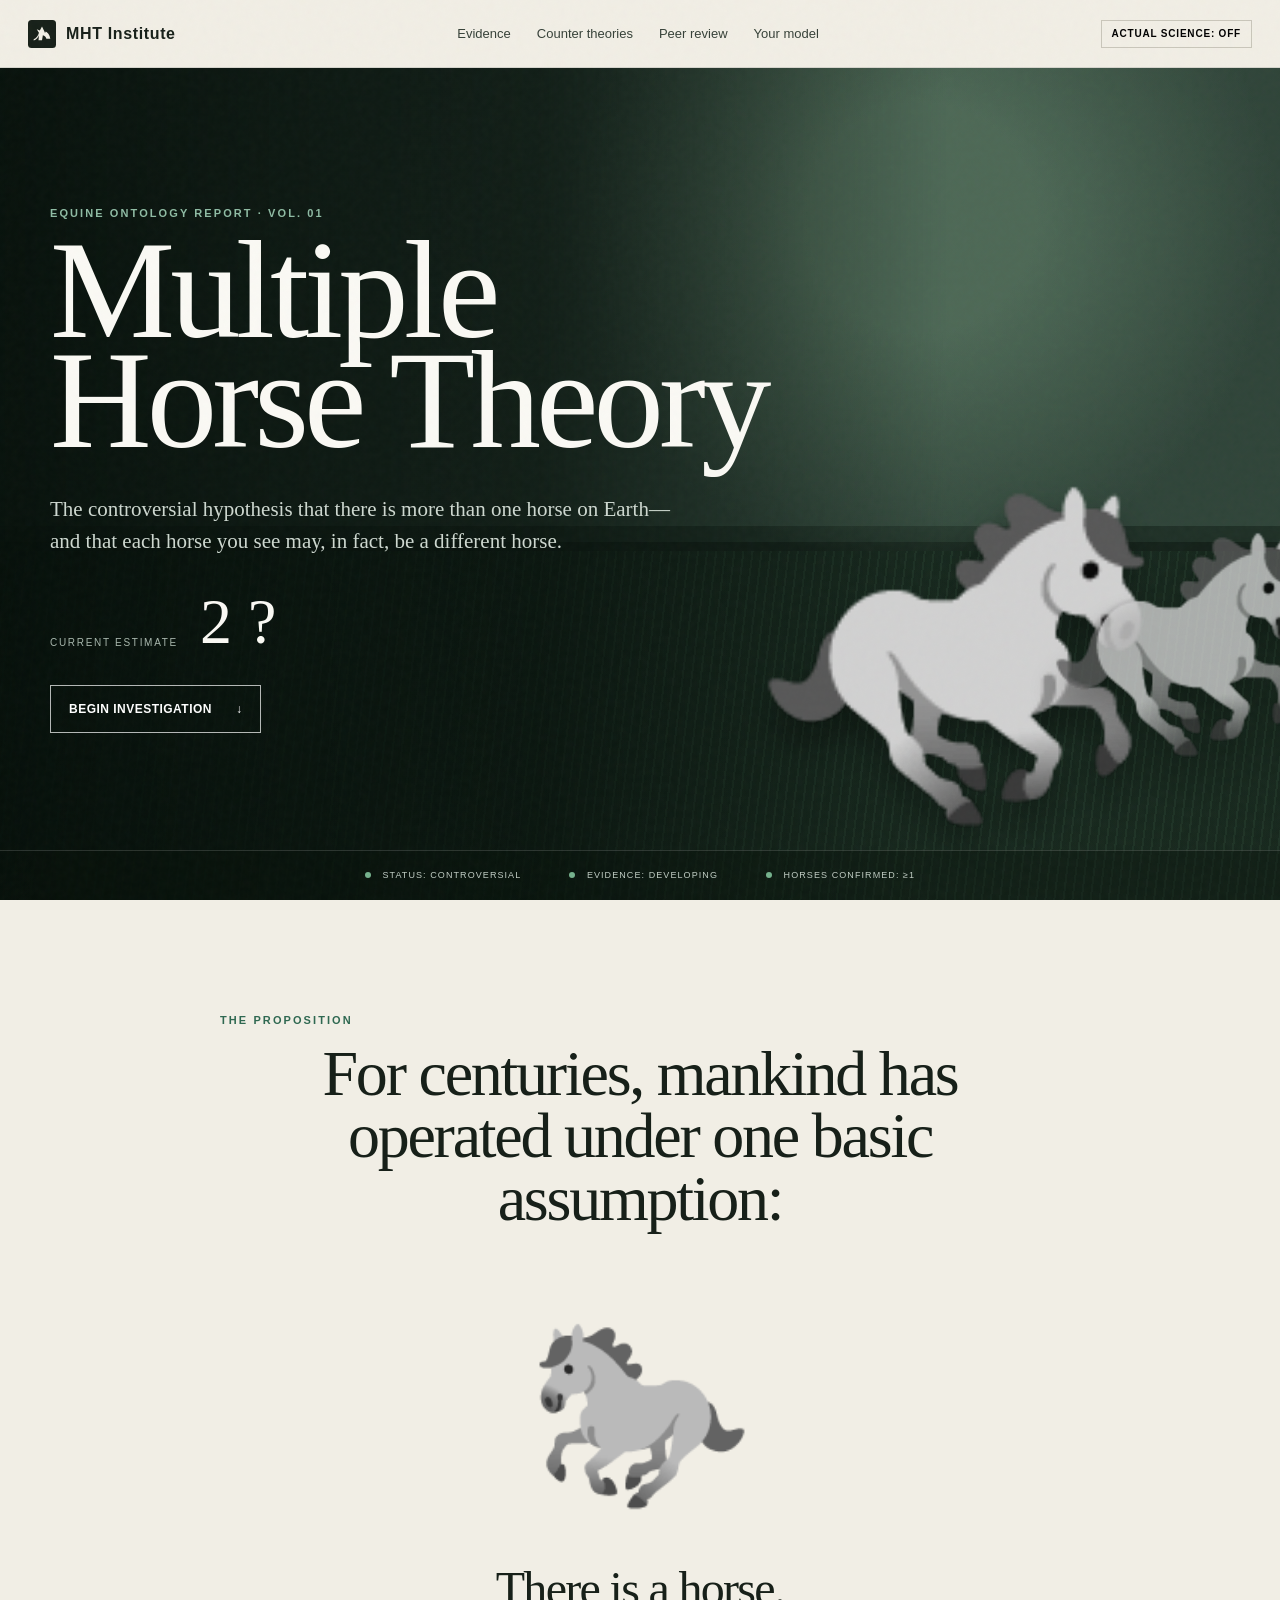
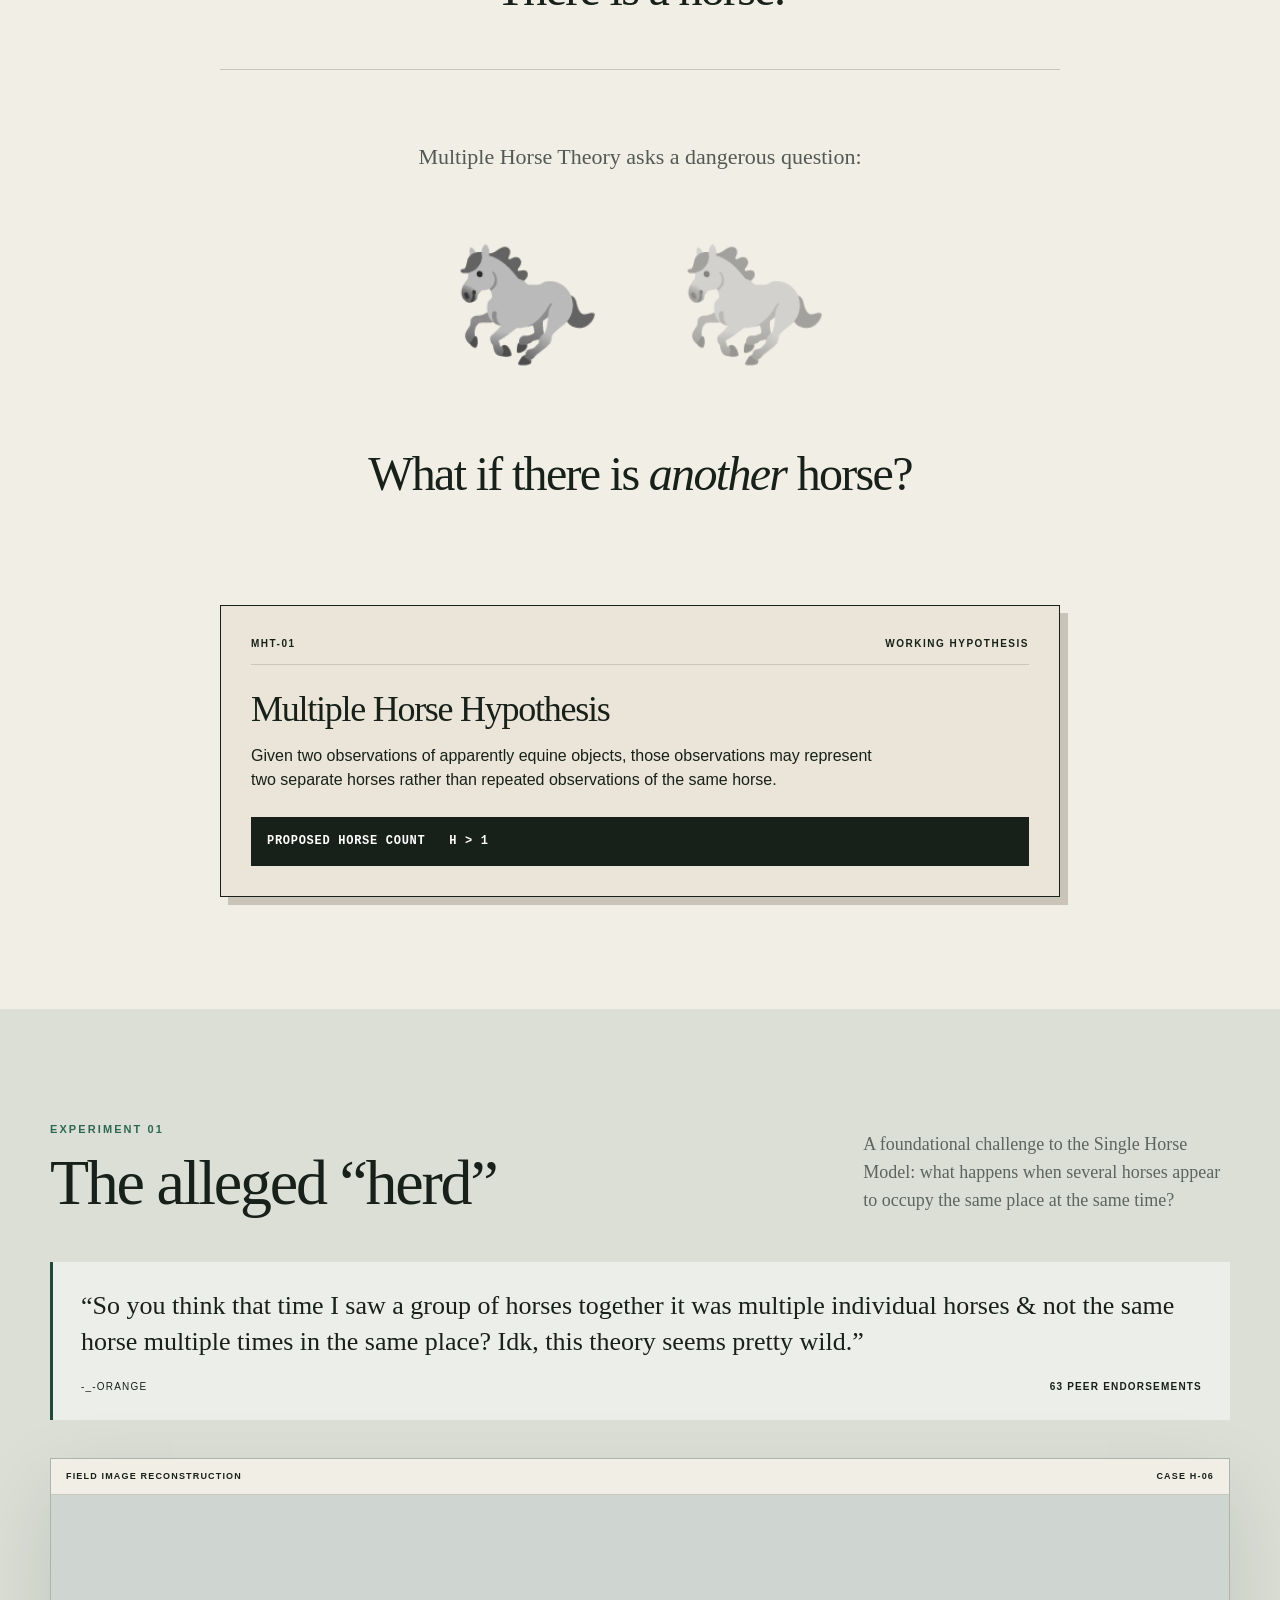
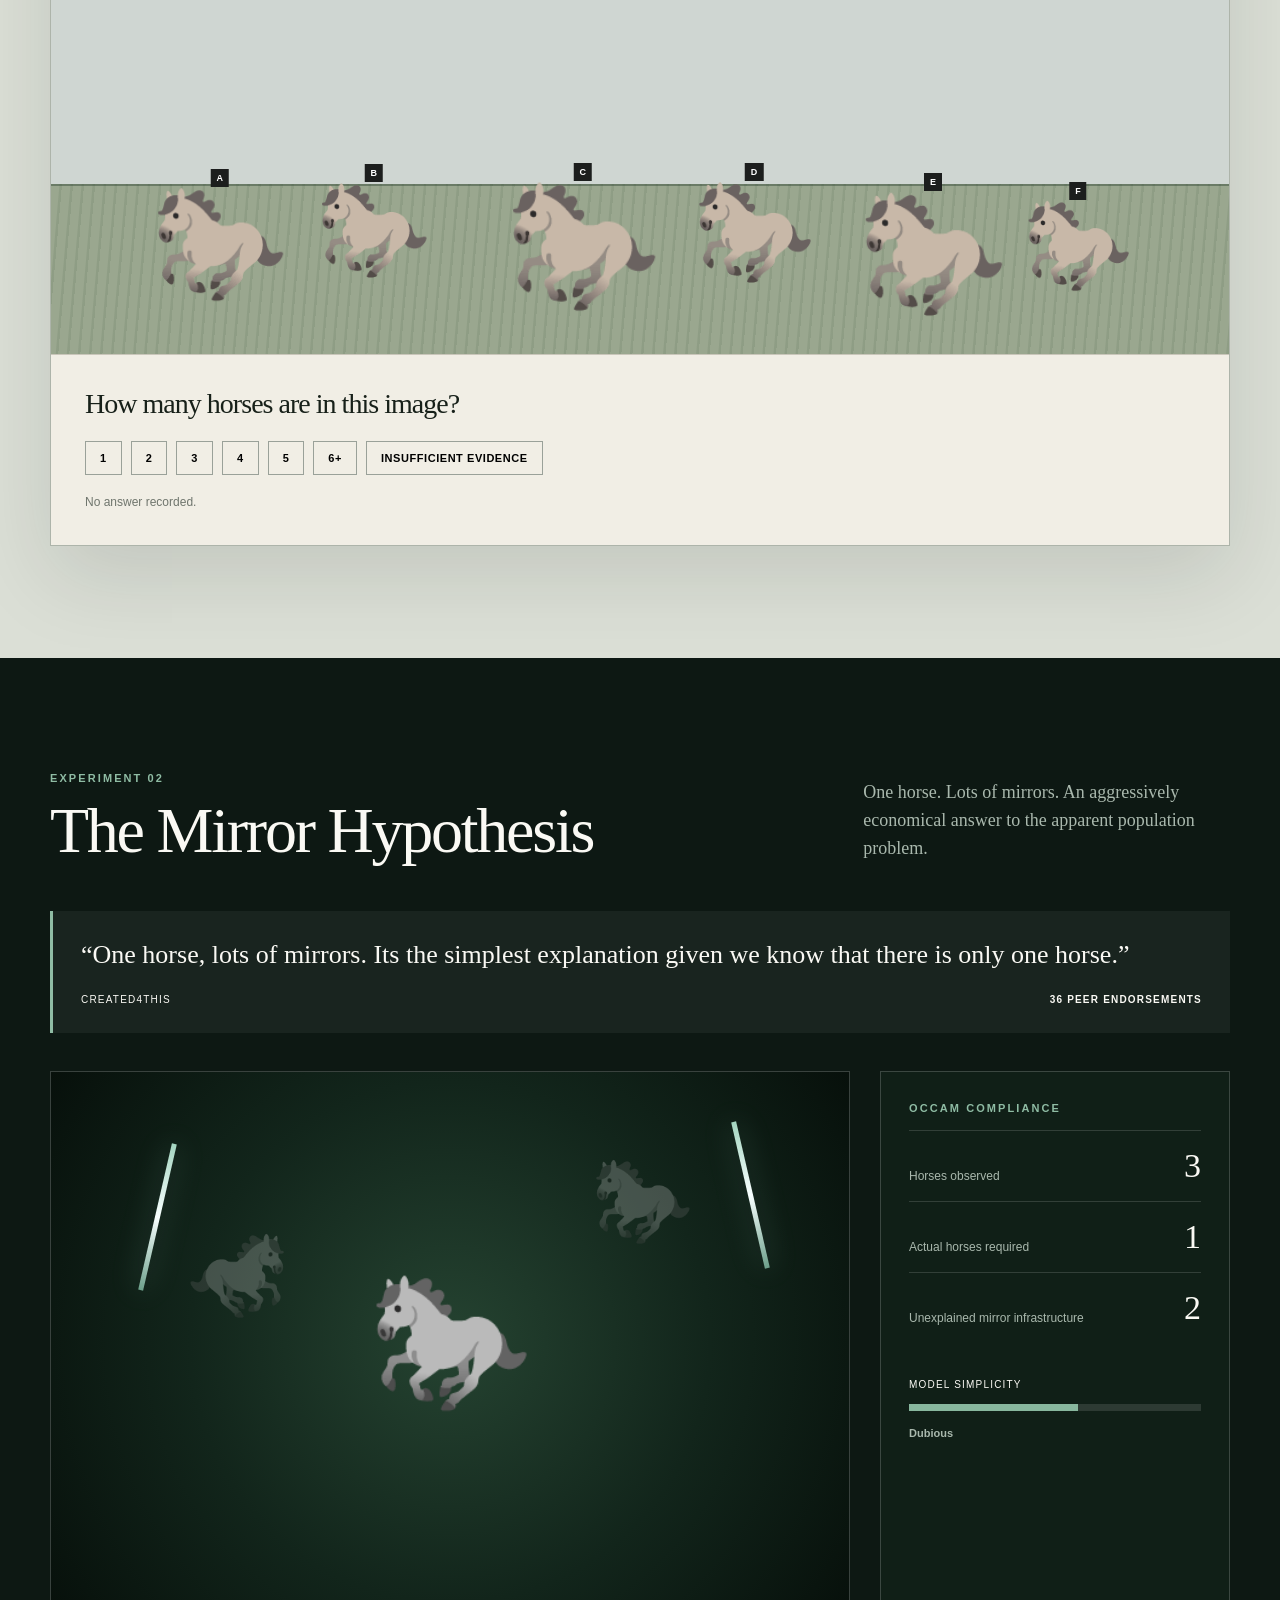
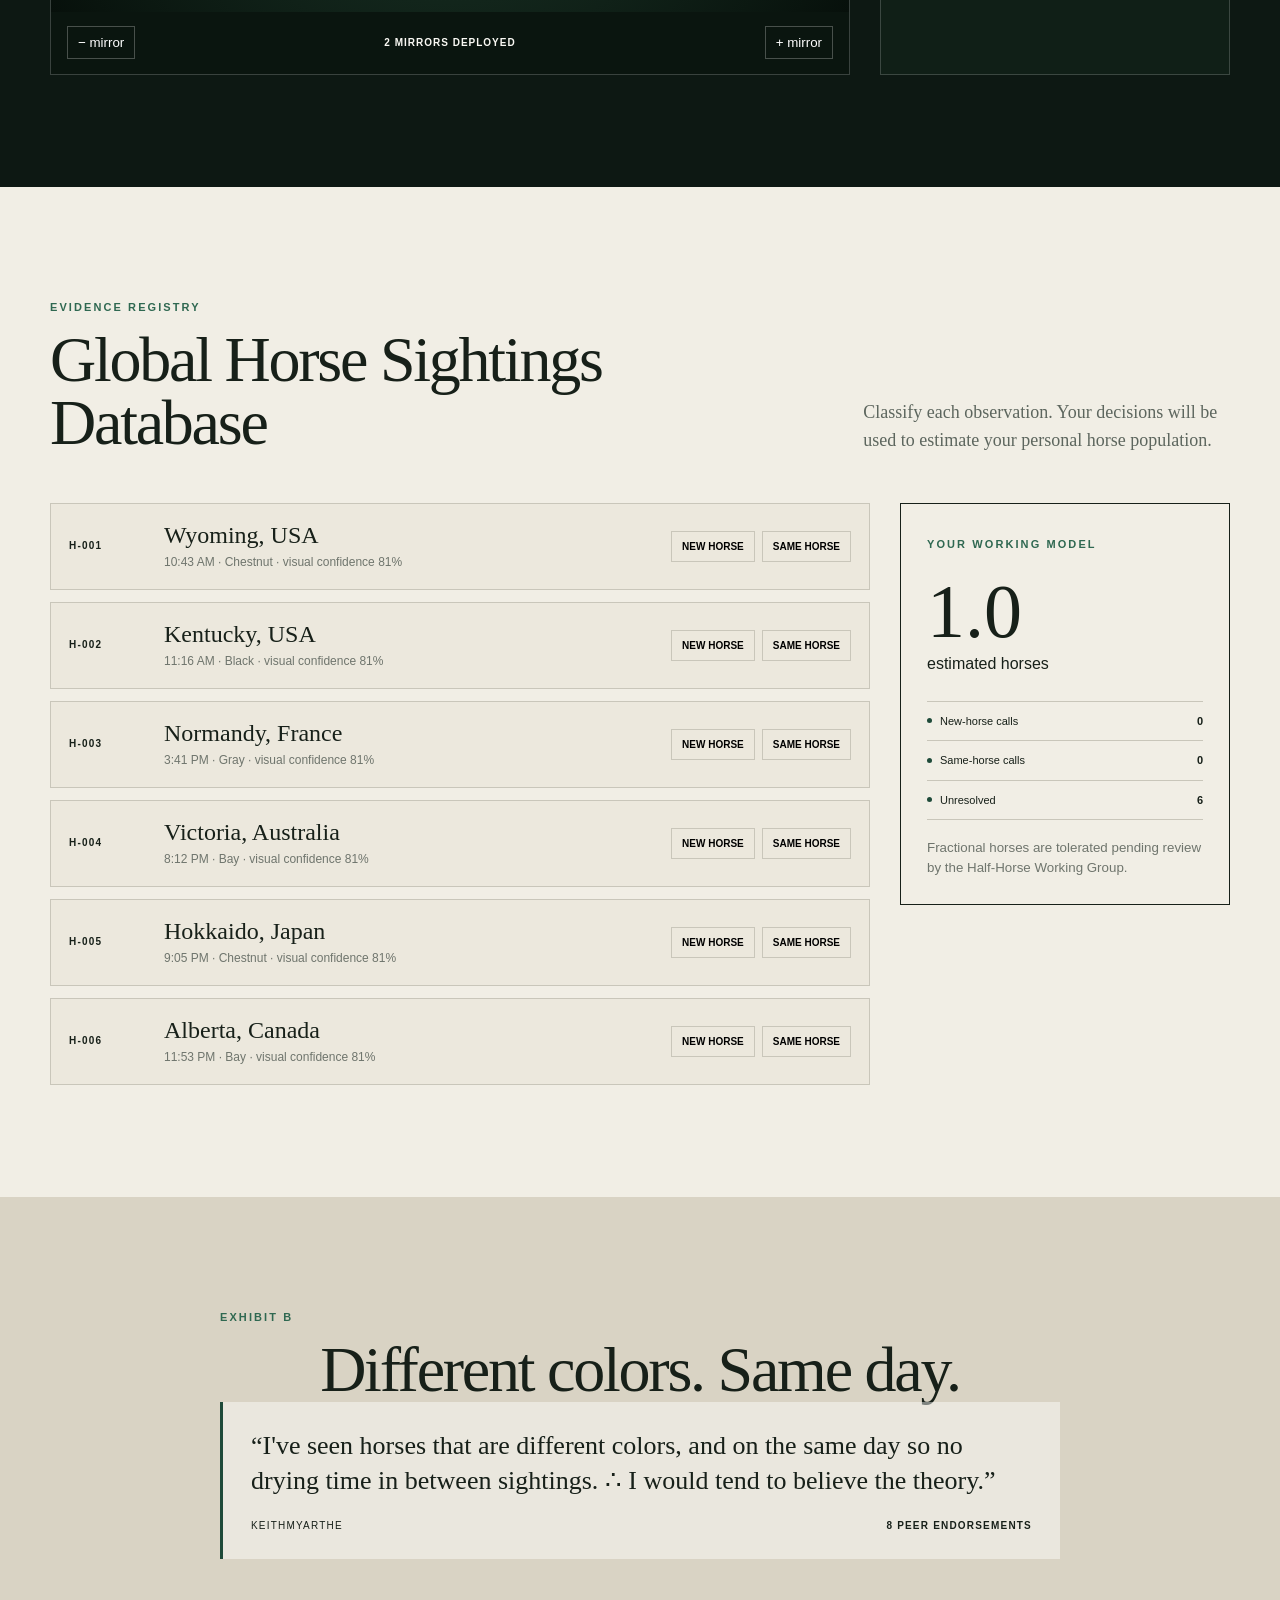
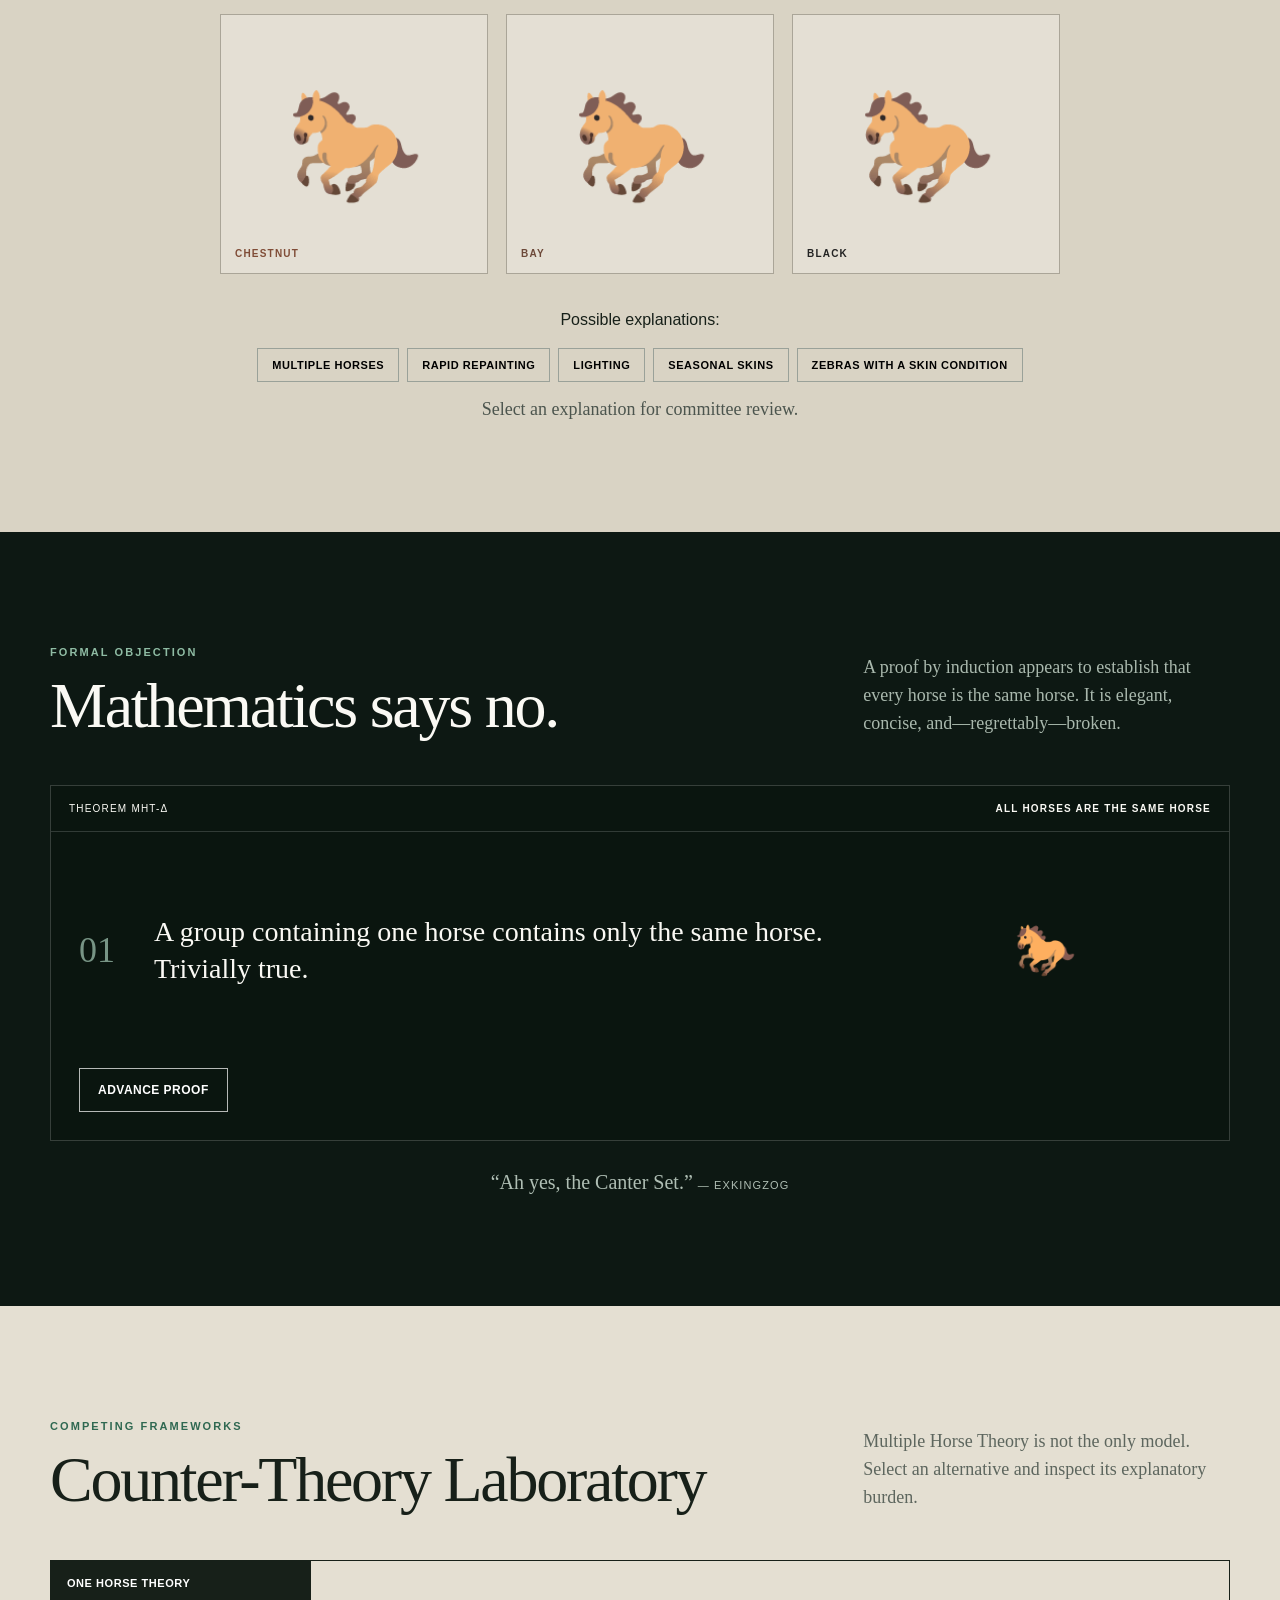
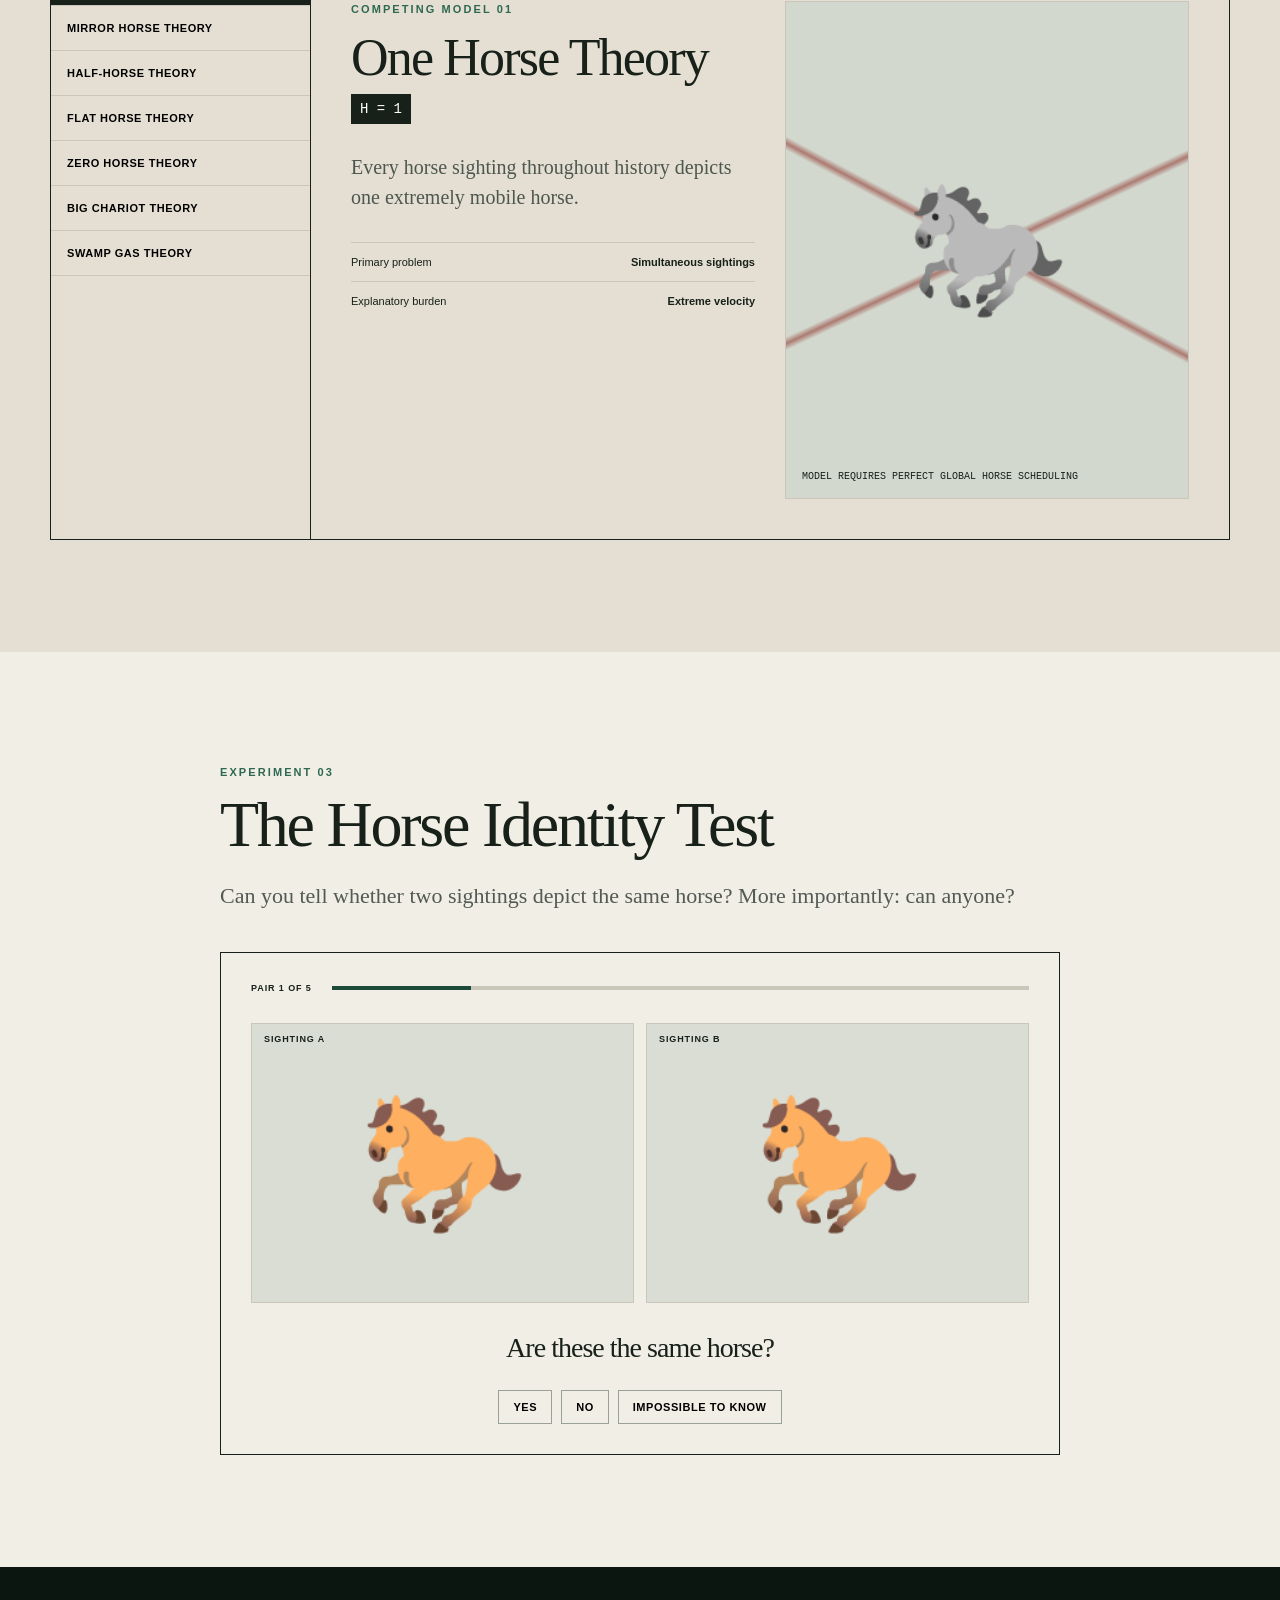
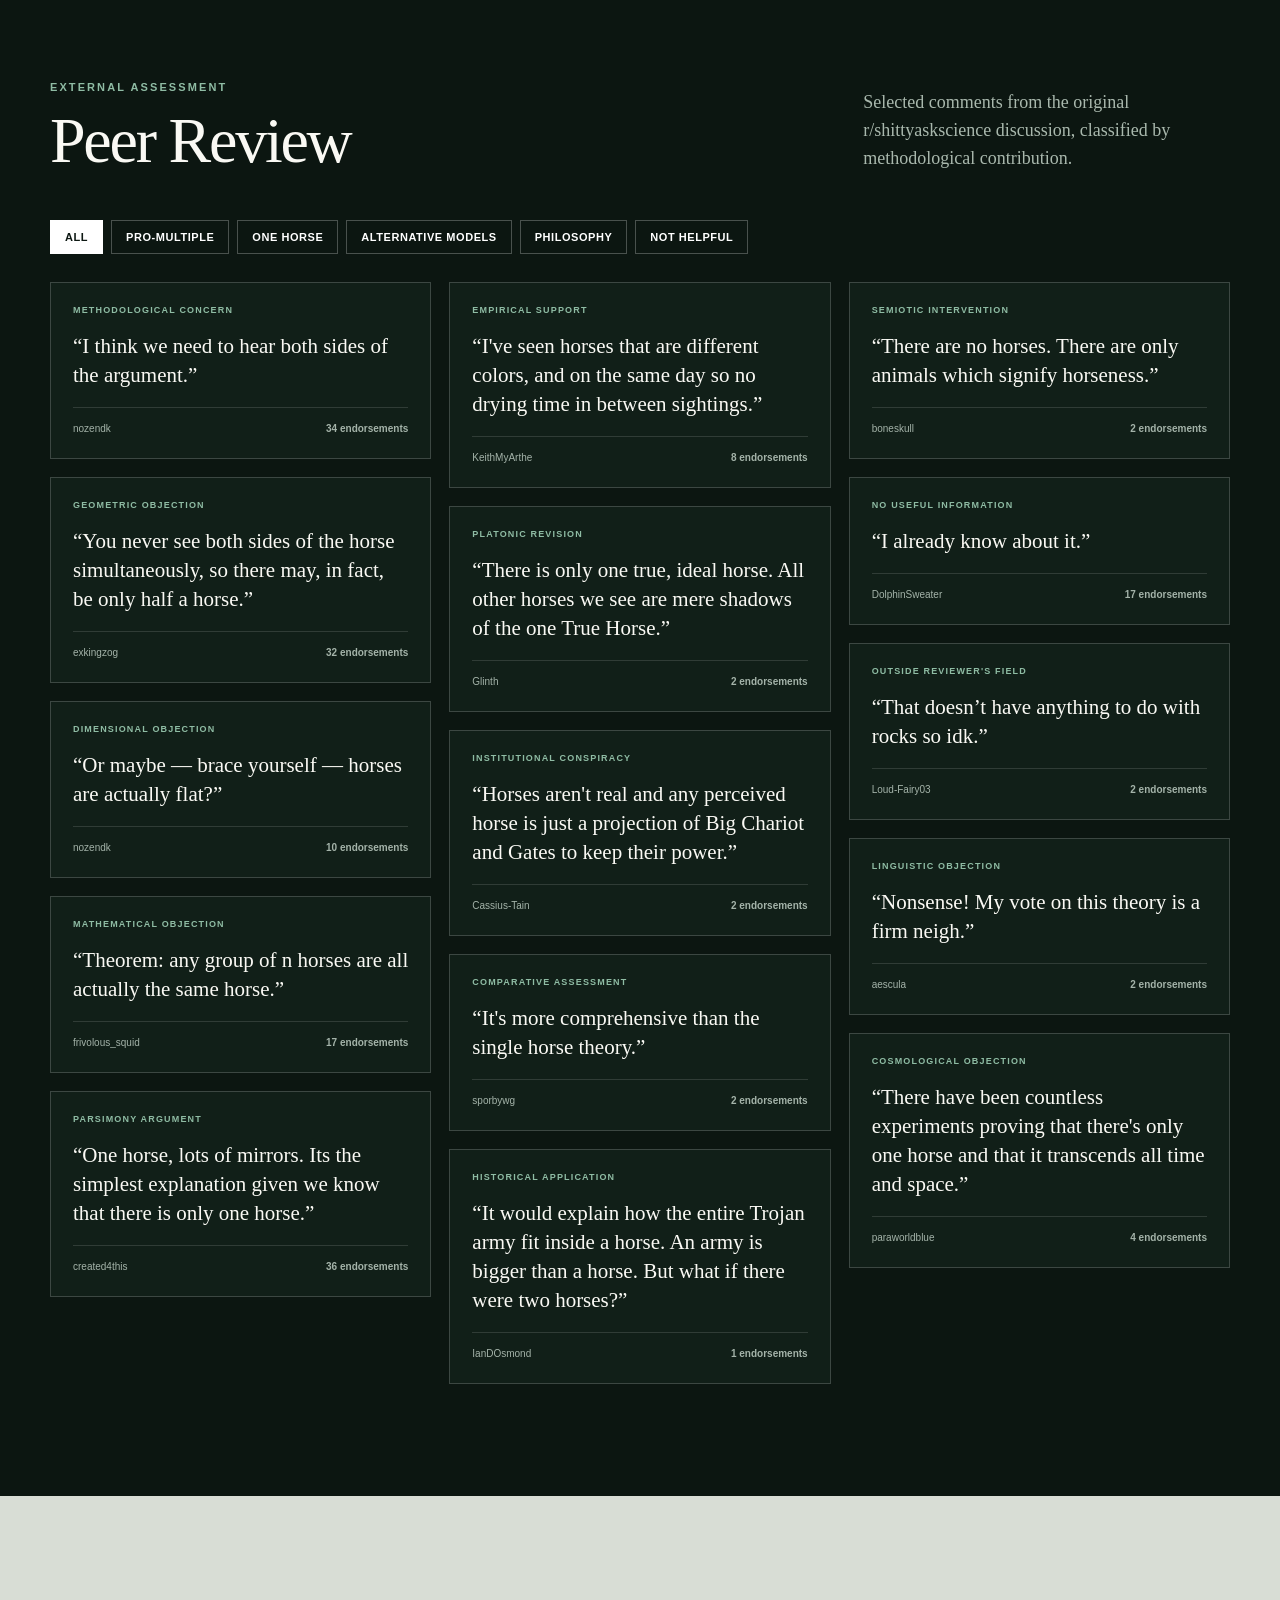
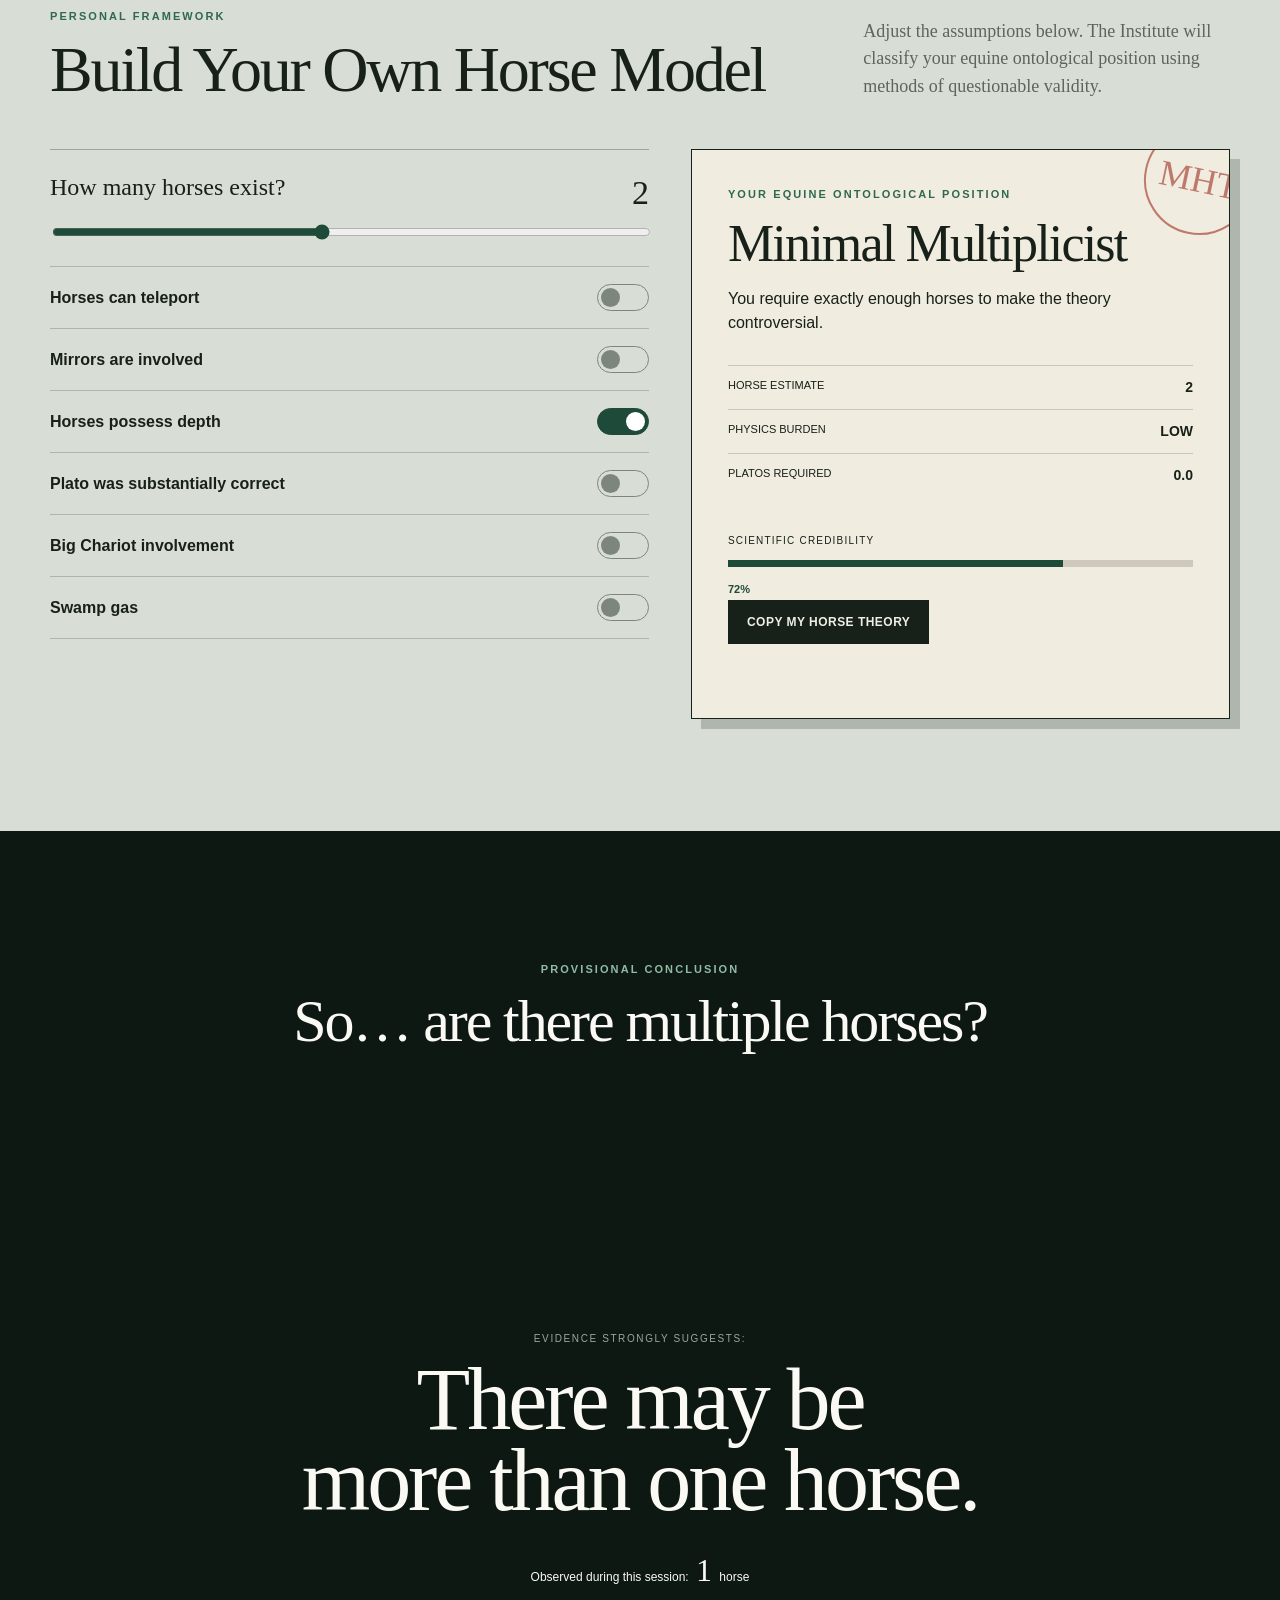
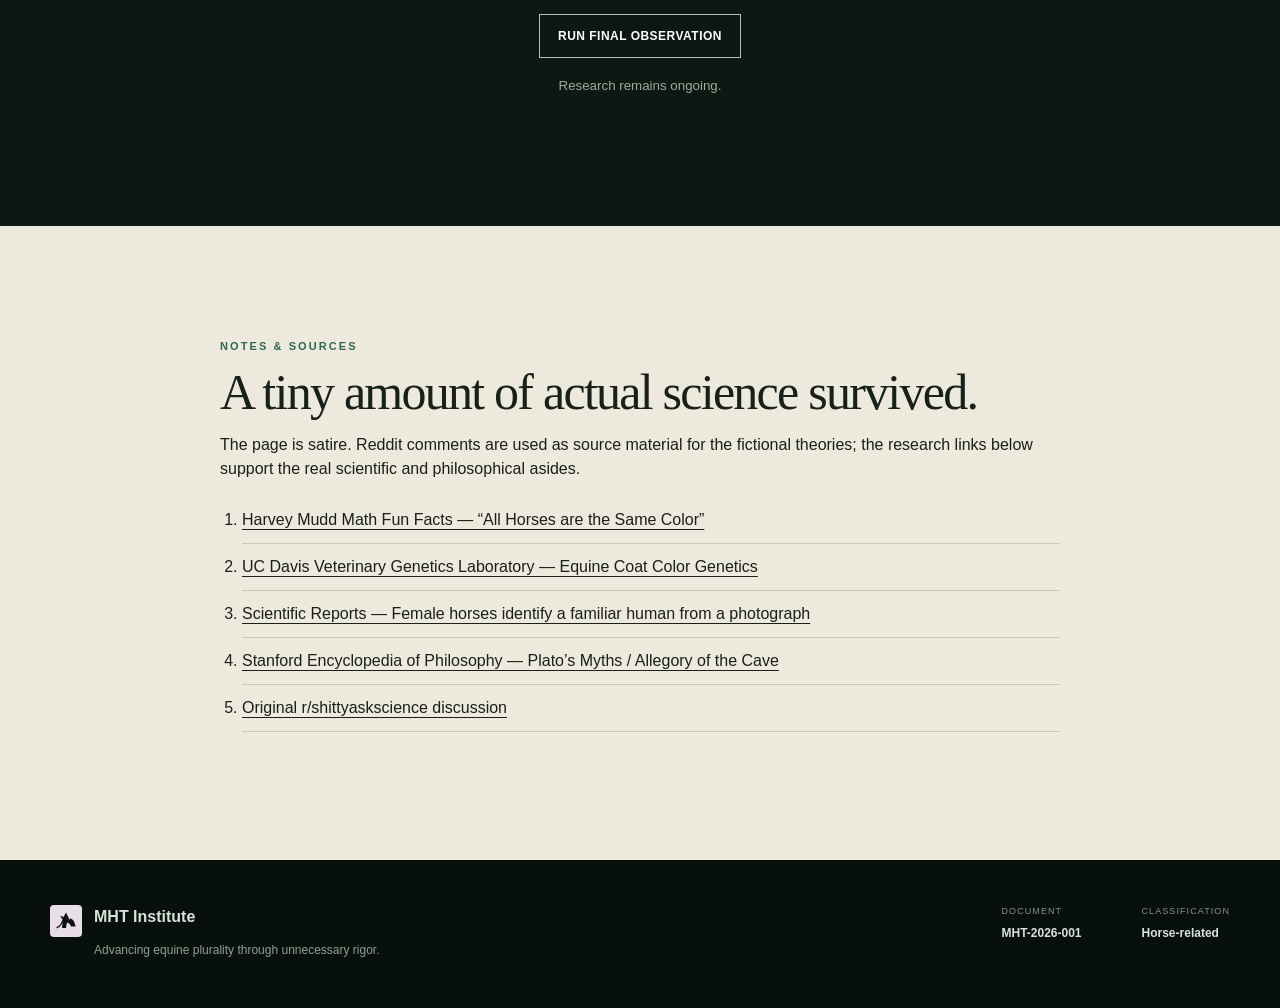
==== commit 08e6f4b0: "update" ====
--- a/index.html
+++ b/index.html
@@ -321,7 +321,7 @@
       <div class="wrap narrow">
         <p class="eyebrow">Notes &amp; sources</p>
         <h2>A tiny amount of actual science survived.</h2>
-        <p>The page is satire. The Reddit comments are used as source material for the fictional theories; the research links below support the real scientific and philosophical asides.</p>
+        <p>The page is satire. Reddit comments are used as source material for the fictional theories; the research links below support the real scientific and philosophical asides.</p>
         <ol class="sources-list">
           <li><a href="https://math.hmc.edu/funfacts/all-horses-are-the-same-color/" target="_blank" rel="noreferrer">Harvey Mudd Math Fun Facts — “All Horses are the Same Color”</a></li>
           <li><a href="https://vgl.ucdavis.edu/resources/horse-coat-color" target="_blank" rel="noreferrer">UC Davis Veterinary Genetics Laboratory — Equine Coat Color Genetics</a></li>
